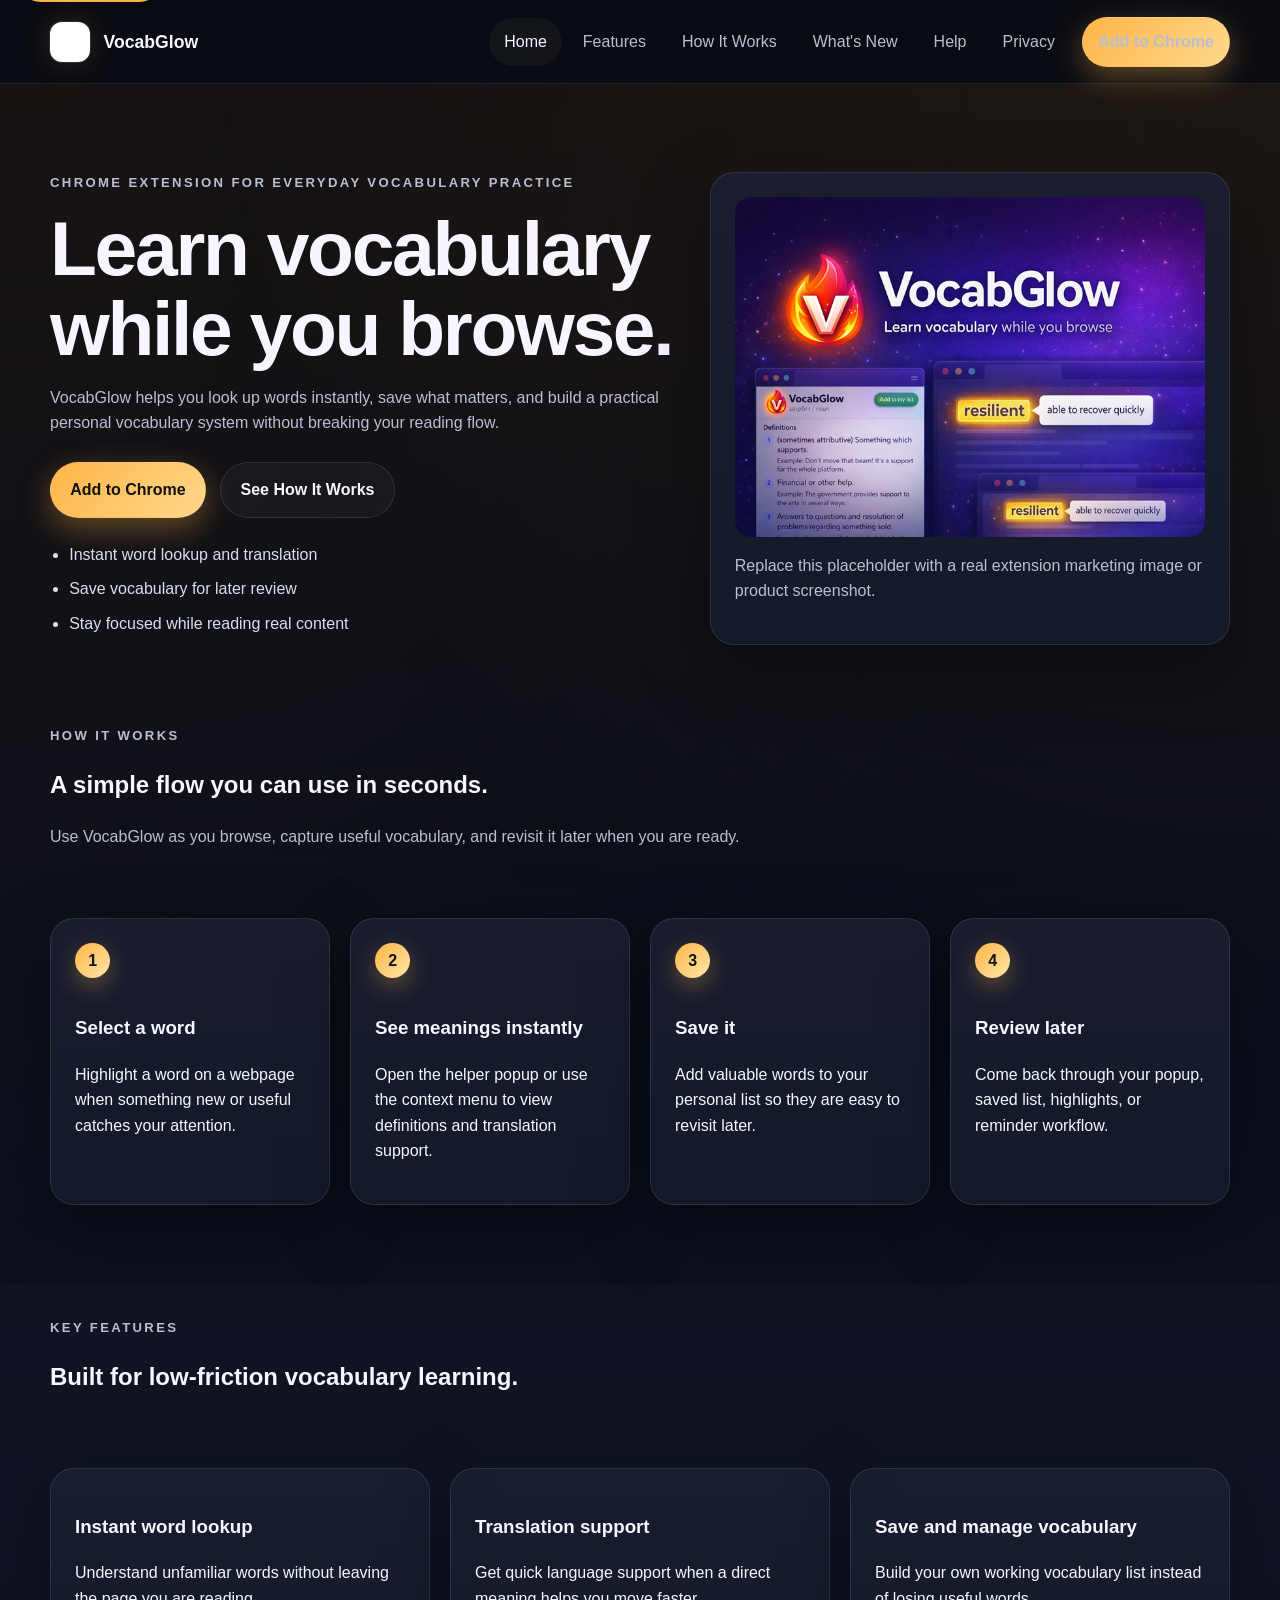
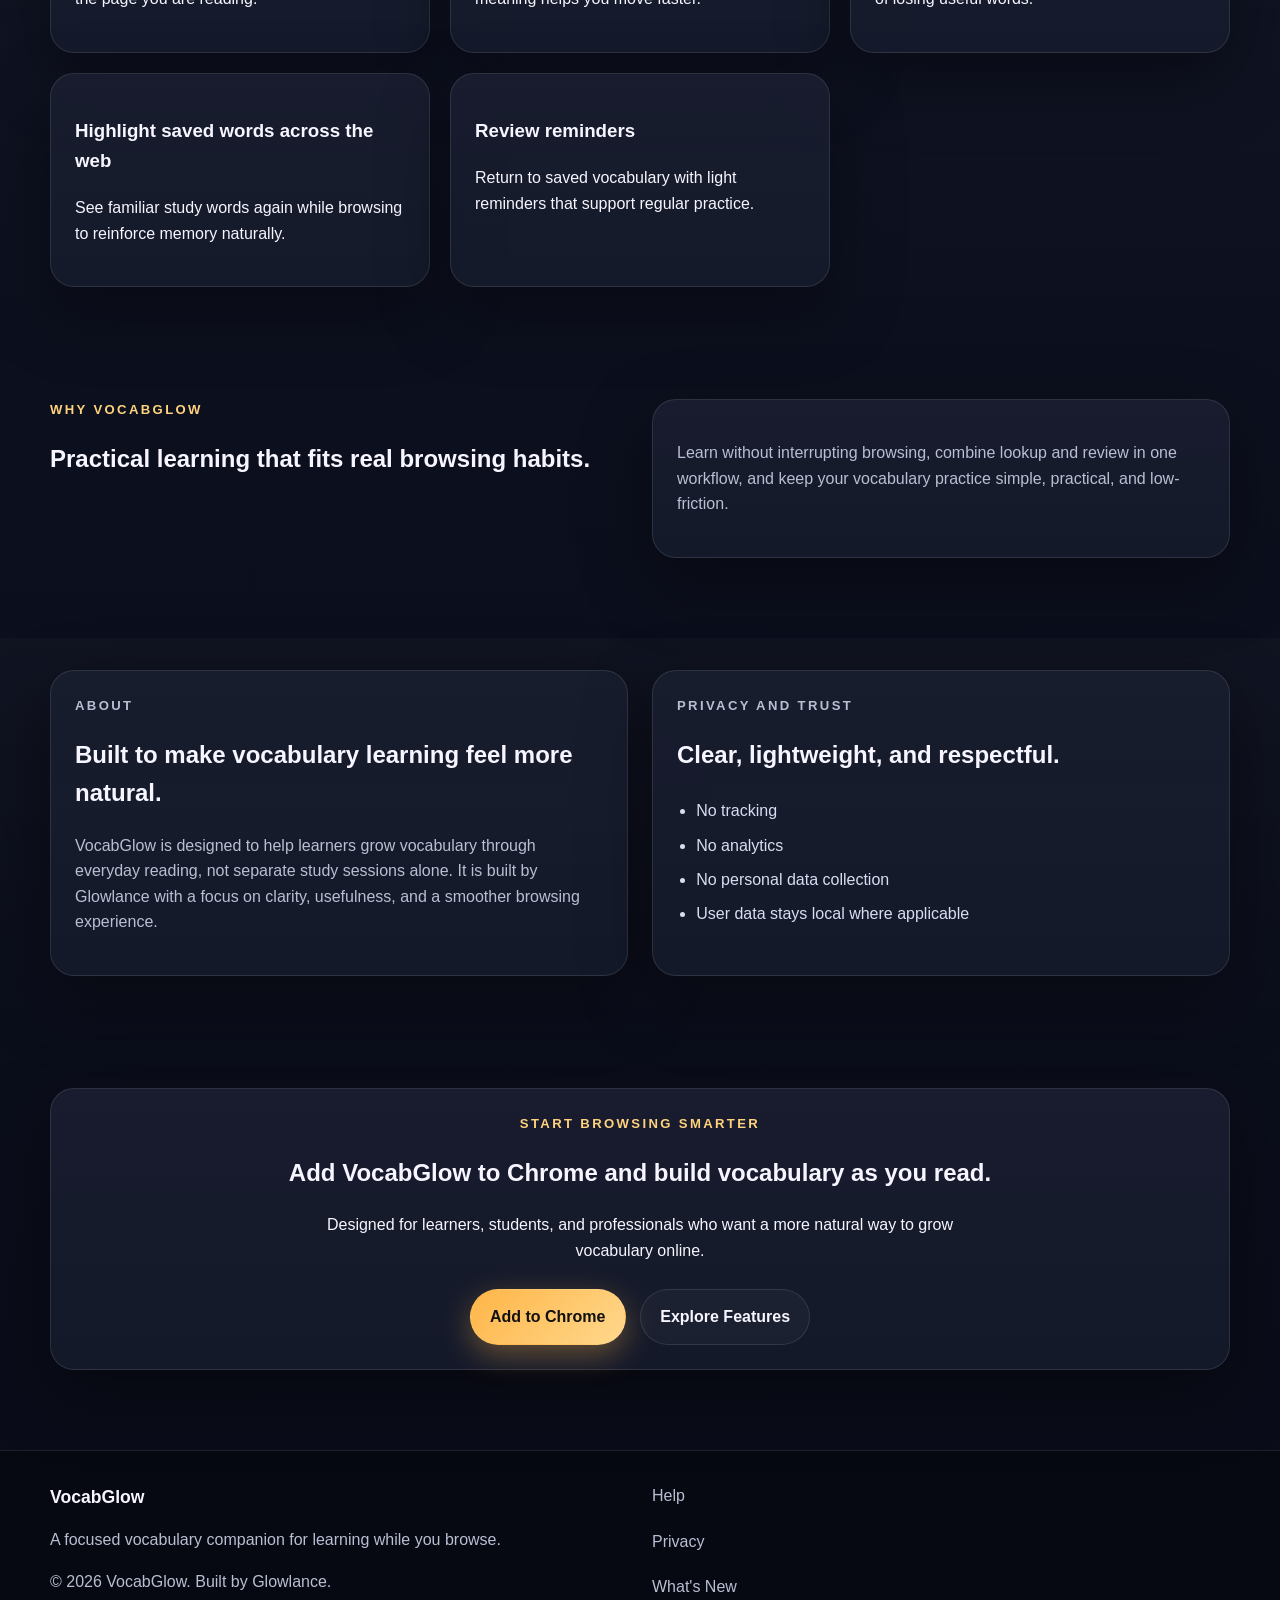
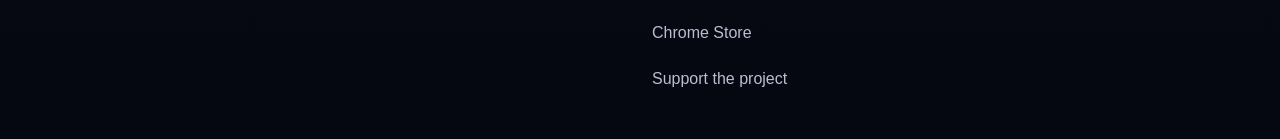
==== index.html @ 74257c8c "edit some files" ====
<!DOCTYPE html>
<html lang="en">
<head>
  <meta charset="UTF-8">
  <meta name="viewport" content="width=device-width, initial-scale=1.0">
  <title>VocabGlow | Learn vocabulary while you browse</title>
  <meta name="description" content="VocabGlow is a Chrome extension that helps you learn vocabulary while you browse with instant lookup, translation, saved words, and review tools.">
  <link rel="icon" type="image/png" href="assets/images/icon-placeholder.png">
  <link rel="stylesheet" href="assets/css/styles.css">
</head>
<body data-page="home">
  <div data-include="partials/header.html"></div>

  <main id="main-content">
    <!--
      Section Name: Homepage Hero
      Purpose: Introduces VocabGlow, explains the core value quickly, and drives visitors toward the main CTA.
      Content Belongs Here: Main headline, supporting paragraph, hero buttons, key benefit bullets, and the main product visual.
      Update When: The positioning message changes, the store CTA changes, or a better hero image/screenshot becomes available.
    -->
    <section class="hero">
      <div class="container hero-grid">
        <div class="hero-copy">
          <p class="eyebrow">Chrome Extension for Everyday Vocabulary Practice</p>
          <h1>Learn vocabulary while you browse.</h1>
          <p class="lead">VocabGlow helps you look up words instantly, save what matters, and build a practical personal vocabulary system without breaking your reading flow.</p>
          <!-- CTA Section Start: Homepage hero buttons. Update when the primary action or supporting link should change. -->
          <div class="button-row">
            <a class="button button-primary" href="https://chromewebstore.google.com/detail/vocabglow-%E2%80%93-learn-words-a/imljijnchlopikoipiolikeoeolhlbgb" target="_blank" rel="noopener noreferrer">Add to Chrome</a>
            <a class="button button-secondary" href="how-it-works.html">See How It Works</a>
          </div>
          <!-- CTA Section End -->
          <ul class="hero-points" aria-label="Key benefits">
            <li>Instant word lookup and translation</li>
            <li>Save vocabulary for later review</li>
            <li>Stay focused while reading real content</li>
          </ul>
        </div>
        <div class="hero-media panel">
          <!-- Screenshot Block Start: Homepage hero preview. Replace this image and caption when a polished product visual is ready. -->
          <img src="assets/images/hero-placeholder.png" alt="Placeholder for VocabGlow hero product preview" width="720" height="520">
          <p class="image-caption">Replace this placeholder with a real extension marketing image or product screenshot.</p>
          <!-- Screenshot Block End -->
        </div>
      </div>
    </section>

    <!--
      Section Name: How It Works Summary
      Purpose: Gives visitors a quick overview of the user journey before they click deeper into the full explanation page.
      Content Belongs Here: Short process intro and the four-step summary cards.
      Update When: The extension workflow changes or the step descriptions need to be simplified.
    -->
    <section class="section">
      <div class="container section-shell">
        <div class="section-heading">
          <p class="eyebrow">How It Works</p>
          <h2>A simple flow you can use in seconds.</h2>
          <p>Use VocabGlow as you browse, capture useful vocabulary, and revisit it later when you are ready.</p>
        </div>
        <div class="steps-grid">
          <article class="step-card card"><span class="step-number">1</span><h3>Select a word</h3><p>Highlight a word on a webpage when something new or useful catches your attention.</p></article>
          <article class="step-card card"><span class="step-number">2</span><h3>See meanings instantly</h3><p>Open the helper popup or use the context menu to view definitions and translation support.</p></article>
          <article class="step-card card"><span class="step-number">3</span><h3>Save it</h3><p>Add valuable words to your personal list so they are easy to revisit later.</p></article>
          <article class="step-card card"><span class="step-number">4</span><h3>Review later</h3><p>Come back through your popup, saved list, highlights, or reminder workflow.</p></article>
        </div>
      </div>
    </section>

    <!--
      Section Name: Feature Highlights
      Purpose: Surfaces the most important product capabilities in a quick scan-friendly grid.
      Content Belongs Here: Short feature cards describing the core benefits visitors should notice first.
      Update When: A major feature is added, removed, renamed, or reprioritised for marketing.
    -->
    <section class="section section-alt">
      <div class="container section-shell">
        <div class="section-heading">
          <p class="eyebrow">Key Features</p>
          <h2>Built for low-friction vocabulary learning.</h2>
        </div>
        <!-- Feature Cards Start: Duplicate one card, update the heading and copy, and keep the most important features first. -->
        <div class="feature-grid">
          <article class="feature-card card"><h3>Instant word lookup</h3><p>Understand unfamiliar words without leaving the page you are reading.</p></article>
          <article class="feature-card card"><h3>Translation support</h3><p>Get quick language support when a direct meaning helps you move faster.</p></article>
          <article class="feature-card card"><h3>Save and manage vocabulary</h3><p>Build your own working vocabulary list instead of losing useful words.</p></article>
          <article class="feature-card card"><h3>Highlight saved words across the web</h3><p>See familiar study words again while browsing to reinforce memory naturally.</p></article>
          <article class="feature-card card"><h3>Review reminders</h3><p>Return to saved vocabulary with light reminders that support regular practice.</p></article>
        </div>
        <!-- Feature Cards End -->
      </div>
    </section>

    <!--
      Section Name: Value Proposition
      Purpose: Reinforces why the extension matters in practical day-to-day use.
      Content Belongs Here: Short explanation of the learning benefit and the product's overall promise.
      Update When: The brand message changes or you want to refine the main value statement.
    -->
    <section class="section">
      <div class="container value-grid">
        <div>
          <p class="eyebrow">Why VocabGlow</p>
          <h2>Practical learning that fits real browsing habits.</h2>
        </div>
        <div class="panel text-panel">
          <p>Learn without interrupting browsing, combine lookup and review in one workflow, and keep your vocabulary practice simple, practical, and low-friction.</p>
        </div>
      </div>
    </section>

    <!--
      Section Name: Brand and Trust
      Purpose: Explains the product intent and reassures visitors about privacy and lightweight usage.
      Content Belongs Here: About copy, trust language, and the privacy-focused checklist.
      Update When: The company story changes, privacy positioning changes, or trust statements need to be updated.
    -->
    <section class="section section-alt">
      <div class="container two-column">
        <article class="panel text-panel">
          <p class="eyebrow">About</p>
          <h2>Built to make vocabulary learning feel more natural.</h2>
          <p>VocabGlow is designed to help learners grow vocabulary through everyday reading, not separate study sessions alone. It is built by Glowlance with a focus on clarity, usefulness, and a smoother browsing experience.</p>
        </article>
        <article class="panel text-panel trust-panel">
          <p class="eyebrow">Privacy and Trust</p>
          <h2>Clear, lightweight, and respectful.</h2>
          <ul class="check-list">
            <li>No tracking</li>
            <li>No analytics</li>
            <li>No personal data collection</li>
            <li>User data stays local where applicable</li>
          </ul>
        </article>
      </div>
    </section>

    <!--
      Section Name: Final Call To Action
      Purpose: Gives visitors one clear next step after they finish reading the homepage.
      Content Belongs Here: Closing headline, short supporting copy, and the final CTA button pair.
      Update When: The main conversion goal changes, the CTA destinations change, or launch messaging is refreshed.
    -->
    <section class="section final-cta">
      <div class="container">
        <!-- CTA Section Start: Homepage closing CTA. Update the message and links when the primary conversion flow changes. -->
        <div class="cta-panel card">
          <p class="eyebrow">Start Browsing Smarter</p>
          <h2>Add VocabGlow to Chrome and build vocabulary as you read.</h2>
          <p>Designed for learners, students, and professionals who want a more natural way to grow vocabulary online.</p>
          <div class="button-row">
            <a class="button button-primary" href="https://chromewebstore.google.com/detail/vocabglow-%E2%80%93-learn-words-a/imljijnchlopikoipiolikeoeolhlbgb" target="_blank" rel="noopener noreferrer">Add to Chrome</a>
            <a class="button button-secondary" href="features.html">Explore Features</a>
          </div>
        </div>
        <!-- CTA Section End -->
      </div>
    </section>
  </main>

  <div data-include="partials/footer.html"></div>
  <script src="assets/js/main.js"></script>
</body>
</html>
---- assets/css/styles.css ----
:root {
  /* Color system: update these values first when adjusting the overall look and feel. */
  --color-background: #090b17;
  --color-background-top: #05060d;
  --color-background-mid: #0d1120;
  --color-background-elevated: #12172a;
  --color-panel: rgba(18, 23, 42, 0.88);
  --color-text: #f7f5ff;
  --color-text-muted: #b9bfd3;
  --color-text-muted-strong: #d8def1;
  --color-line: rgba(255, 255, 255, 0.1);
  --color-line-strong: rgba(255, 196, 84, 0.26);
  --color-accent: #ffb547;
  --color-accent-strong: #ffd27d;
  --color-accent-glow: rgba(255, 181, 71, 0.35);
  --color-accent-dark: #10131d;

  /* Typography: change font families and main type sizing here for the whole site. */
  --font-body: Arial, Helvetica, sans-serif;
  --font-size-base: 16px;
  --font-size-eyebrow: 0.82rem;
  --font-size-brand: 1.1rem;
  --font-size-footer-title: 1.1rem;
  --font-line-height-body: 1.6;
  --font-letter-spacing-tight: -0.03em;
  --font-letter-spacing-wide: 0.18em;

  /* Spacing scale: reuse these values instead of adding one-off spacing numbers later. */
  --space-2xs: 0.35rem;
  --space-xs: 0.55rem;
  --space-sm: 0.85rem;
  --space-md: 1rem;
  --space-lg: 1.25rem;
  --space-xl: 1.5rem;
  --space-2xl: 1.75rem;
  --space-3xl: 2rem;
  --space-4xl: 3rem;
  --space-5xl: 5rem;
  --space-6xl: 5.5rem;

  /* Sizing and layout: update these when changing page width or shared component proportions. */
  --container-width: 1180px;
  --narrow-width: 760px;
  --nav-height: 5.2rem;
  --button-height: 3rem;
  --badge-height: 2rem;
  --step-size: 2.2rem;

  /* Border radius: keep curves consistent by reusing these variables across components. */
  --radius-pill: 999px;
  --radius-card: 24px;
  --radius-inner: 16px;
  --radius-brand: 12px;
  --radius-toggle: 14px;

  /* Shadows: centralize glow and panel depth here instead of per-component custom values. */
  --shadow-panel: 0 24px 70px rgba(0, 0, 0, 0.38);
  --shadow-button: 0 10px 30px var(--color-accent-glow);
  --shadow-step: 0 8px 24px rgba(255, 181, 71, 0.35);
  --shadow-brand: 0 0 0 1px var(--color-line), 0 0 30px rgba(255, 181, 71, 0.18);
}

*,
*::before,
*::after {
  box-sizing: border-box;
}

html {
  scroll-behavior: smooth;
}

body {
  margin: 0;
  min-width: 320px;
  font-family: var(--font-body);
  font-size: var(--font-size-base);
  line-height: var(--font-line-height-body);
  color: var(--color-text);
  background:
    radial-gradient(circle at top right, rgba(255, 181, 71, 0.1), transparent 30%),
    radial-gradient(circle at top left, rgba(255, 181, 71, 0.08), transparent 35%),
    linear-gradient(180deg, var(--color-background-top) 0%, var(--color-background-mid) 46%, var(--color-background) 100%);
}

img {
  display: block;
  max-width: 100%;
  height: auto;
}

a {
  color: inherit;
  text-decoration: none;
}

button {
  font: inherit;
}

:focus-visible {
  outline: 3px solid var(--color-accent);
  outline-offset: 3px;
}

.sr-only {
  position: absolute;
  width: 1px;
  height: 1px;
  padding: 0;
  margin: -1px;
  overflow: hidden;
  clip: rect(0, 0, 0, 0);
  white-space: nowrap;
  border: 0;
}

.skip-link {
  position: absolute;
  left: var(--space-md);
  top: -3rem;
  z-index: 100;
  padding: 0.75rem var(--space-md);
  border-radius: var(--radius-pill);
  background: var(--color-accent);
  color: var(--color-accent-dark);
  font-weight: 700;
}

.skip-link:focus {
  top: var(--space-md);
}

.container {
  width: min(var(--container-width), calc(100% - 2rem));
  margin: 0 auto;
}

.narrow-copy {
  max-width: var(--narrow-width);
}

.site-header {
  position: sticky;
  top: 0;
  z-index: 30;
  backdrop-filter: blur(18px);
  background: rgba(7, 10, 19, 0.82);
  border-bottom: 1px solid var(--color-line);
}

.header-shell {
  display: flex;
  align-items: center;
  gap: var(--space-md);
  min-height: var(--nav-height);
}

.brand {
  display: inline-flex;
  align-items: center;
  gap: var(--space-sm);
  font-size: var(--font-size-brand);
  font-weight: 700;
}

.brand img {
  width: 40px;
  height: 40px;
  border-radius: var(--radius-brand);
  box-shadow: var(--shadow-brand);
}

.site-nav {
  display: flex;
  align-items: center;
  gap: var(--space-2xs);
  margin-left: auto;
}

.site-nav a {
  padding: 0.7rem 0.95rem;
  border-radius: var(--radius-pill);
  color: var(--color-text-muted);
}

.site-nav a:hover,
.site-nav a[aria-current="page"] {
  color: var(--color-text);
  background: rgba(255, 255, 255, 0.04);
}

.button {
  display: inline-flex;
  align-items: center;
  justify-content: center;
  min-height: var(--button-height);
  padding: 0.9rem 1.2rem;
  border: 1px solid transparent;
  border-radius: var(--radius-pill);
  font-weight: 700;
  text-align: center;
  transition: transform 0.2s ease, box-shadow 0.2s ease, background-color 0.2s ease;
}

.button:hover {
  transform: translateY(-1px);
}

.button-primary {
  color: #111;
  background: linear-gradient(135deg, var(--color-accent) 0%, #ffd88d 100%);
  box-shadow: var(--shadow-button);
}

.button-secondary {
  color: var(--color-text);
  border-color: var(--color-line);
  background: rgba(255, 255, 255, 0.03);
}

.button-nav {
  margin-left: 0.4rem;
}

.nav-toggle {
  display: none;
  margin-left: auto;
  width: 3rem;
  height: 3rem;
  padding: 0;
  border: 1px solid var(--color-line);
  border-radius: var(--radius-toggle);
  color: var(--color-text);
  background: rgba(255, 255, 255, 0.03);
}

.nav-toggle-bar {
  display: block;
  width: 1.25rem;
  height: 2px;
  margin: 0.18rem auto;
  background: currentColor;
}

.hero,
.page-hero {
  padding: var(--space-6xl) 0 var(--space-4xl);
}

.section {
  padding: var(--space-3xl) 0 var(--space-5xl);
}

.section-alt {
  background: linear-gradient(180deg, rgba(255, 255, 255, 0.02), rgba(255, 255, 255, 0));
}

.hero-grid,
.two-column,
.value-grid,
.help-grid,
.footer-grid {
  display: grid;
  gap: var(--space-xl);
}

.hero-grid {
  grid-template-columns: minmax(0, 1.1fr) minmax(320px, 0.9fr);
  align-items: center;
}

.hero-copy h1,
.page-hero h1 {
  margin: 0 0 var(--space-md);
  font-size: clamp(2.5rem, 6vw, 4.8rem);
  line-height: 1.05;
  letter-spacing: var(--font-letter-spacing-tight);
}

.eyebrow {
  margin: 0 0 0.9rem;
  color: var(--color-accent-strong);
  font-size: var(--font-size-eyebrow);
  font-weight: 700;
  letter-spacing: var(--font-letter-spacing-wide);
  text-transform: uppercase;
}

.lead,
.section-heading p,
.hero-copy p,
.text-panel p,
.feature-copy p,
.support-card p,
.release-highlight,
.release-list,
.footer-copy,
.flow-text p,
.image-caption,
.screenshot-frame figcaption {
  color: var(--color-text-muted);
}

.button-row {
  display: flex;
  flex-wrap: wrap;
  gap: 0.9rem;
  margin-top: 1.6rem;
}

.hero-points,
.check-list,
.release-list {
  margin: var(--space-xl) 0 0;
  padding-left: 1.2rem;
}

.hero-points li,
.check-list li,
.release-list li {
  margin-bottom: var(--space-xs);
  color: var(--color-text-muted-strong);
}

.card,
.panel,
.feature-card,
.step-card,
.support-card,
.release-card,
.cta-panel,
.screenshot-block,
.faq-item {
  border: 1px solid var(--color-line);
  background: linear-gradient(180deg, rgba(255, 255, 255, 0.03), rgba(255, 255, 255, 0.015)), var(--color-panel);
  box-shadow: var(--shadow-panel);
}

.card,
.panel,
.feature-card,
.step-card,
.support-card,
.release-card,
.cta-panel,
.screenshot-block {
  border-radius: var(--radius-card);
}

.card,
.panel,
.step-card,
.feature-card,
.support-card,
.release-card,
.cta-panel,
.screenshot-block {
  padding: var(--space-xl);
}

.section-shell {
  display: grid;
  gap: var(--space-xl);
}

.hero-media {
  overflow: hidden;
}

.hero-media img,
.screenshot-frame img,
.screenshot-block img {
  border-radius: calc(var(--radius-card) - 8px);
  background: linear-gradient(135deg, rgba(255, 181, 71, 0.08), rgba(255, 181, 71, 0.14));
}

.section-heading {
  max-width: var(--narrow-width);
  margin-bottom: var(--space-2xl);
}

.steps-grid,
.feature-grid,
.troubleshooting-grid,
.feature-sections,
.flow-stack,
.release-stack,
.policy-stack,
.support-list,
.faq-list,
.footer-links {
  display: grid;
  gap: var(--space-lg);
}

.steps-grid {
  grid-template-columns: repeat(4, minmax(0, 1fr));
}

.feature-grid {
  grid-template-columns: repeat(3, minmax(0, 1fr));
}

.help-grid {
  grid-template-columns: repeat(2, minmax(0, 1fr));
}

.troubleshooting-grid {
  grid-template-columns: repeat(4, minmax(0, 1fr));
}

.step-number {
  display: inline-flex;
  align-items: center;
  justify-content: center;
  width: var(--step-size);
  height: var(--step-size);
  margin-bottom: var(--space-md);
  border-radius: 50%;
  color: var(--color-accent-dark);
  background: linear-gradient(135deg, var(--color-accent), #ffe6a9);
  font-weight: 700;
  box-shadow: var(--shadow-step);
}

.value-grid,
.two-column,
.footer-grid {
  grid-template-columns: repeat(2, minmax(0, 1fr));
}

.feature-detail,
.flow-card {
  display: grid;
  grid-template-columns: minmax(0, 0.9fr) minmax(300px, 1fr);
  gap: var(--space-xl);
  align-items: center;
}

.screenshot-frame {
  margin: 0;
}

.screenshot-block {
  margin: 0;
}

.feature-detail:nth-child(even) .feature-copy,
.flow-card:nth-child(even) .flow-text {
  order: 2;
}

.feature-detail:nth-child(even) .screenshot-frame,
.flow-card:nth-child(even) .screenshot-frame {
  order: 1;
}

.release-header {
  display: flex;
  align-items: start;
  justify-content: space-between;
  gap: var(--space-md);
  margin-bottom: var(--space-md);
}

.release-version,
.release-date {
  margin: 0;
}

.release-version {
  font-size: 1.3rem;
  font-weight: 700;
}

.release-badge {
  display: inline-flex;
  align-items: center;
  min-height: var(--badge-height);
  padding: 0.35rem 0.8rem;
  border: 1px solid var(--color-line-strong);
  border-radius: var(--radius-pill);
  color: var(--color-accent-strong);
  background: rgba(255, 181, 71, 0.08);
  font-weight: 700;
}

.faq-item {
  border-radius: var(--radius-inner);
  overflow: hidden;
  background: rgba(255, 255, 255, 0.025);
}

.faq-item summary {
  cursor: pointer;
  list-style: none;
  padding: var(--space-md) 1.15rem;
  font-weight: 700;
}

.faq-item summary::-webkit-details-marker {
  display: none;
}

.faq-item p {
  margin: 0;
  padding: 0 1.15rem var(--space-md);
  color: var(--color-text-muted);
}

.inline-link {
  color: var(--color-accent-strong);
  text-decoration: underline;
  text-underline-offset: 0.18em;
}

.cta-panel {
  text-align: center;
}

.cta-panel p {
  max-width: 700px;
  margin-left: auto;
  margin-right: auto;
}

.cta-panel .button-row {
  justify-content: center;
}

.site-footer {
  padding: var(--space-3xl) 0 var(--space-4xl);
  border-top: 1px solid var(--color-line);
  background: rgba(4, 6, 13, 0.55);
}

.footer-title {
  margin: 0 0 0.6rem;
  font-size: var(--font-size-footer-title);
}

.footer-links a {
  color: var(--color-text-muted);
}

.footer-links a:hover {
  color: var(--color-text);
}

@media (max-width: 980px) {
  .hero-grid,
  .feature-detail,
  .flow-card,
  .value-grid,
  .two-column,
  .footer-grid,
  .help-grid {
    grid-template-columns: 1fr;
  }

  .steps-grid,
  .feature-grid,
  .troubleshooting-grid {
    grid-template-columns: repeat(2, minmax(0, 1fr));
  }

  .feature-detail:nth-child(even) .feature-copy,
  .feature-detail:nth-child(even) .screenshot-frame,
  .flow-card:nth-child(even) .flow-text,
  .flow-card:nth-child(even) .screenshot-frame {
    order: initial;
  }
}

@media (max-width: 760px) {
  .header-shell {
    flex-wrap: wrap;
    padding: var(--space-sm) 0;
  }

  .nav-toggle {
    display: inline-block;
  }

  .site-nav {
    display: none;
    width: 100%;
    flex-direction: column;
    align-items: stretch;
    margin-left: 0;
    padding: 0.5rem 0 0.3rem;
  }

  .site-nav.is-open {
    display: flex;
  }

  .site-nav a,
  .button-nav {
    width: 100%;
    margin-left: 0;
  }

  .steps-grid,
  .feature-grid,
  .troubleshooting-grid {
    grid-template-columns: 1fr;
  }
}
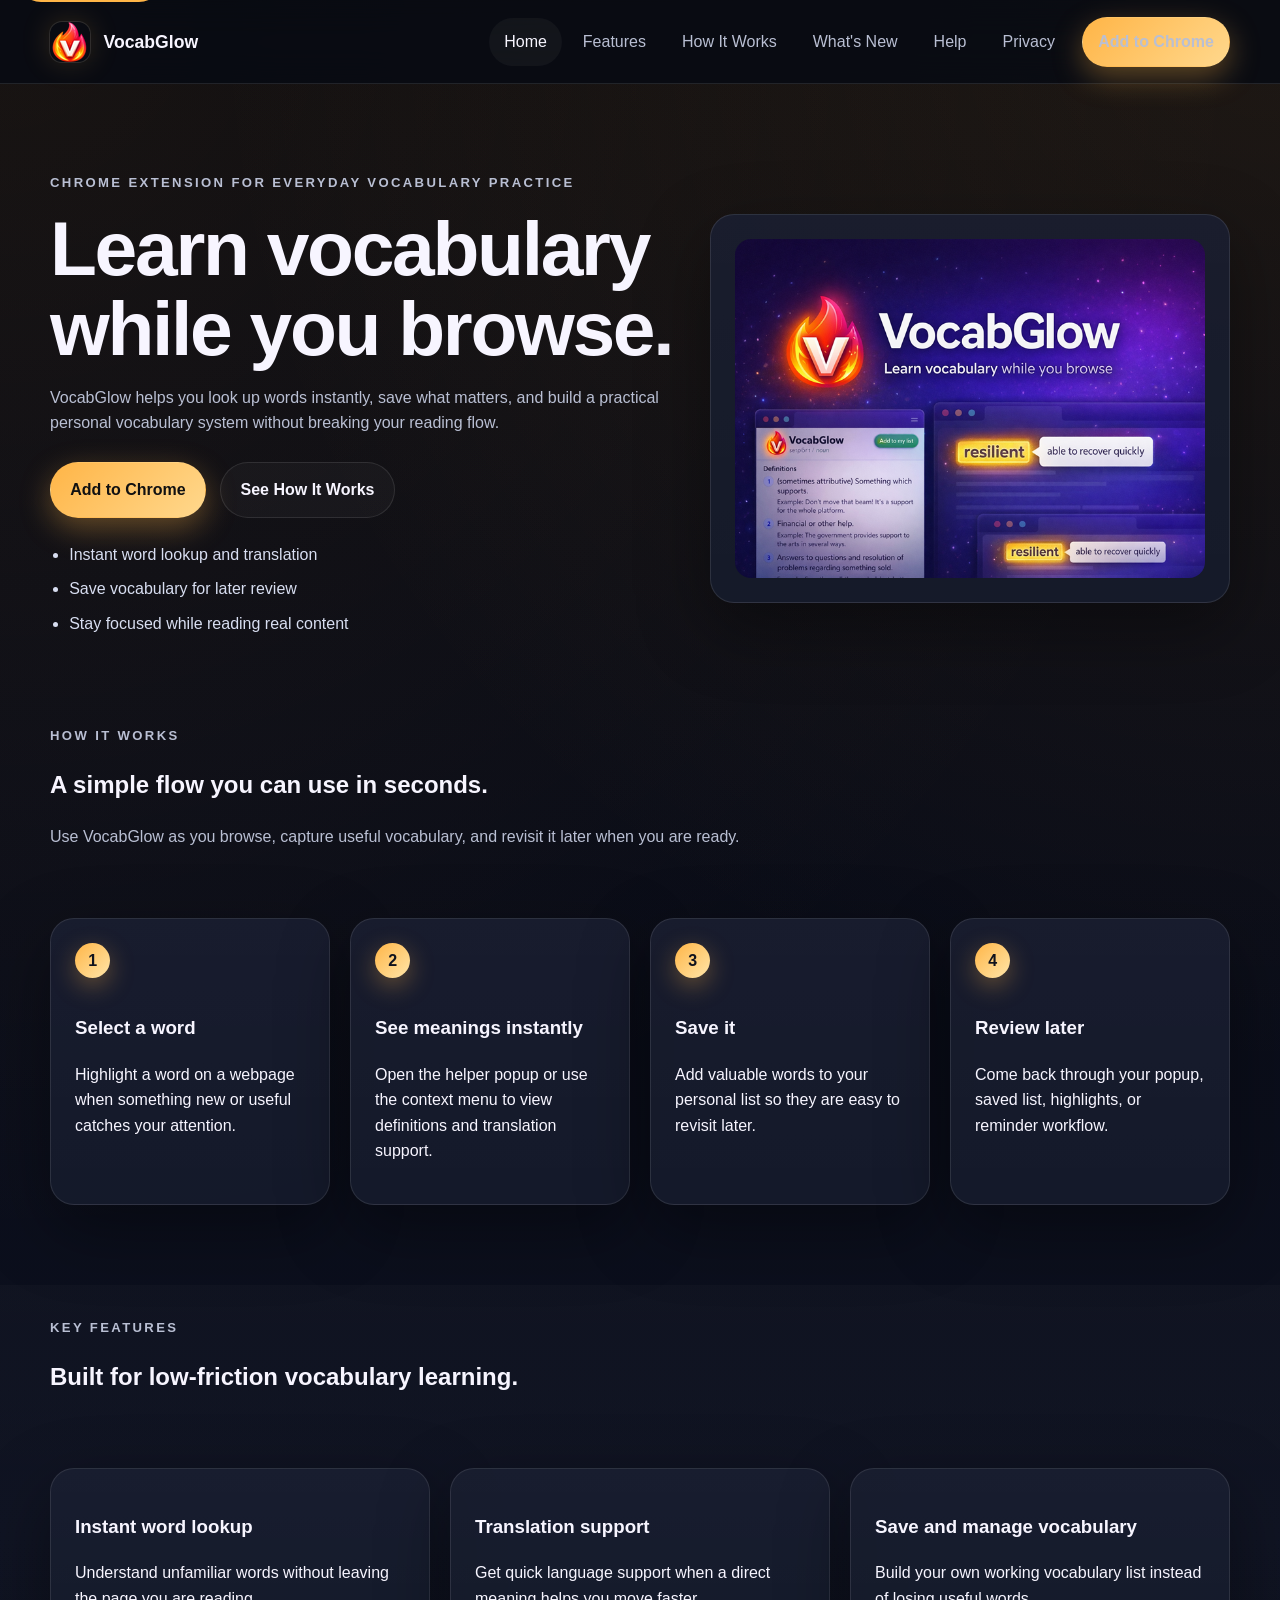
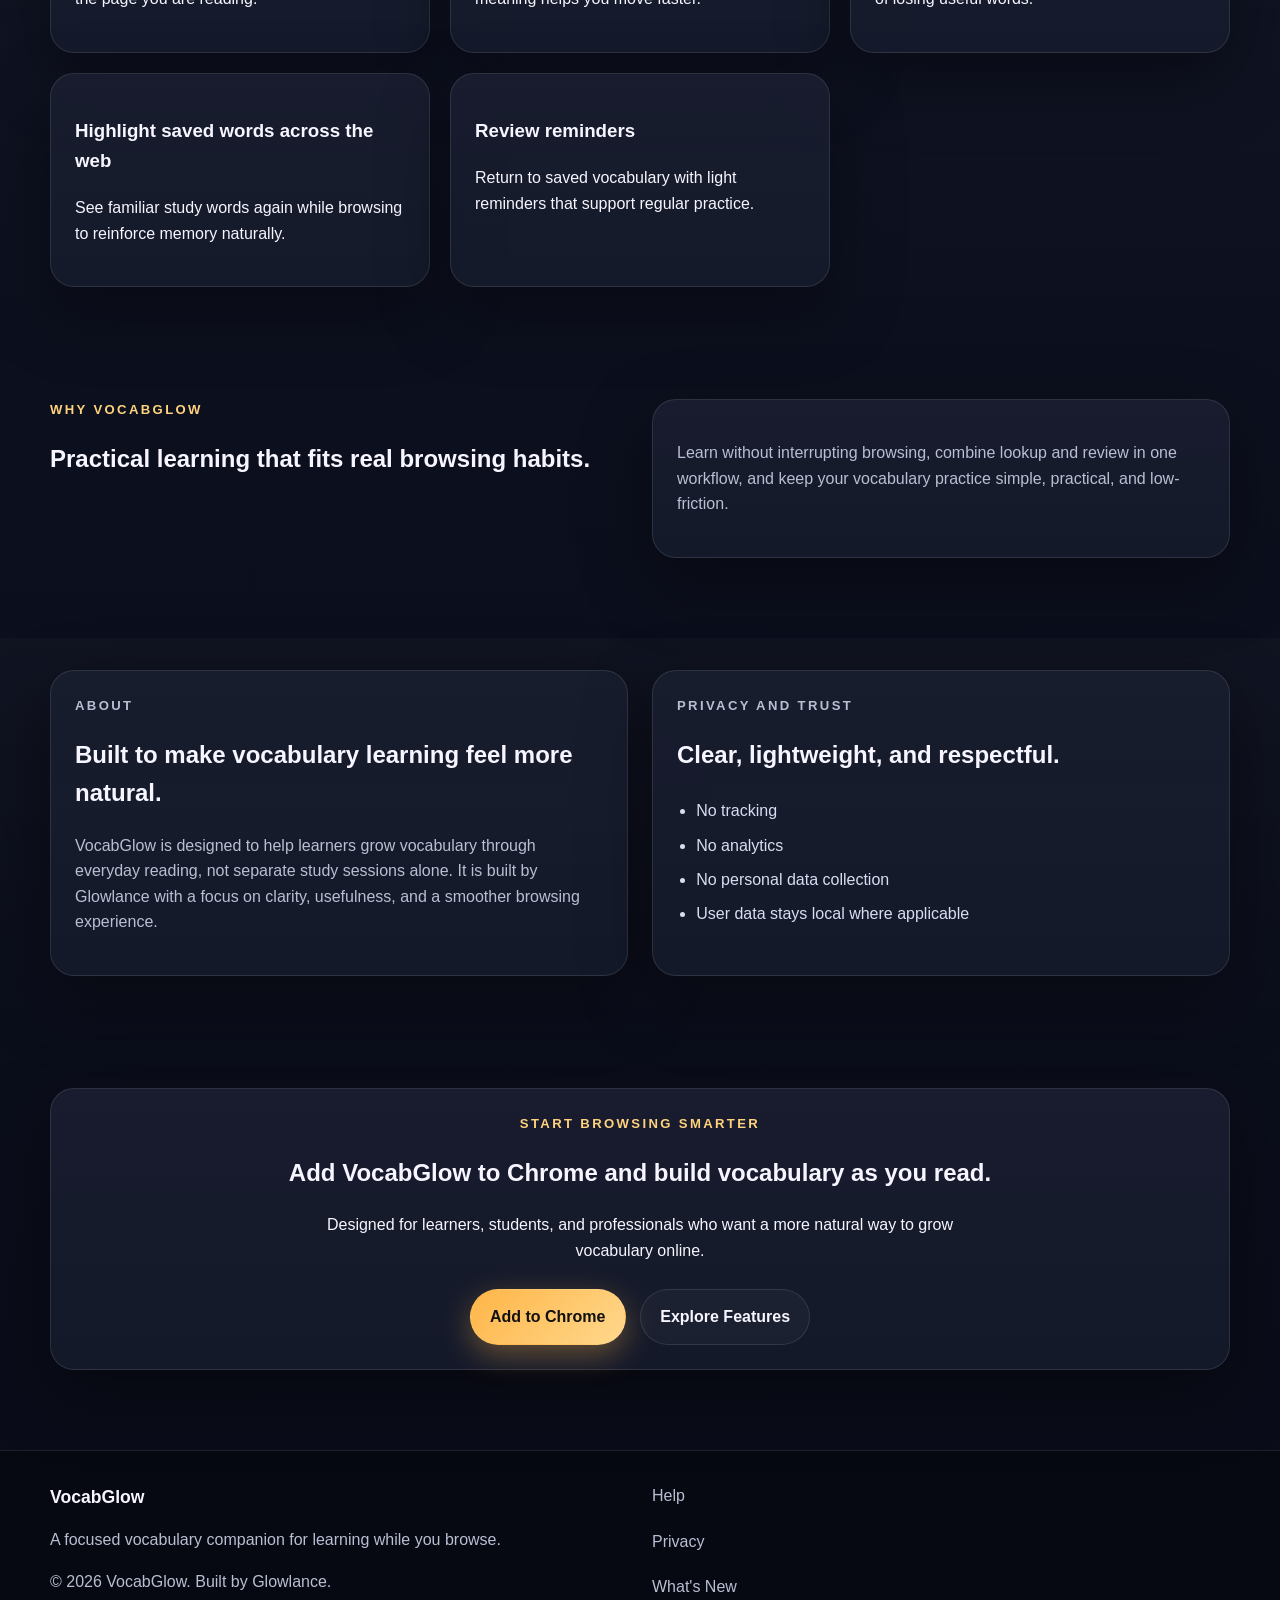
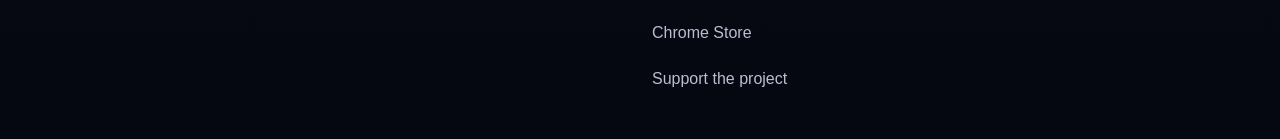
==== commit fb898879: "update placeholder images and index.html content" ====
--- a/index.html
+++ b/index.html
@@ -39,7 +39,7 @@
         <div class="hero-media panel">
           <!-- Screenshot Block Start: Homepage hero preview. Replace this image and caption when a polished product visual is ready. -->
           <img src="assets/images/hero-placeholder.png" alt="Placeholder for VocabGlow hero product preview" width="720" height="520">
-          <p class="image-caption">Replace this placeholder with a real extension marketing image or product screenshot.</p>
+          <!-- p class="image-caption">Replace this placeholder with a real extension marketing image or product screenshot.</p -->
           <!-- Screenshot Block End -->
         </div>
       </div>
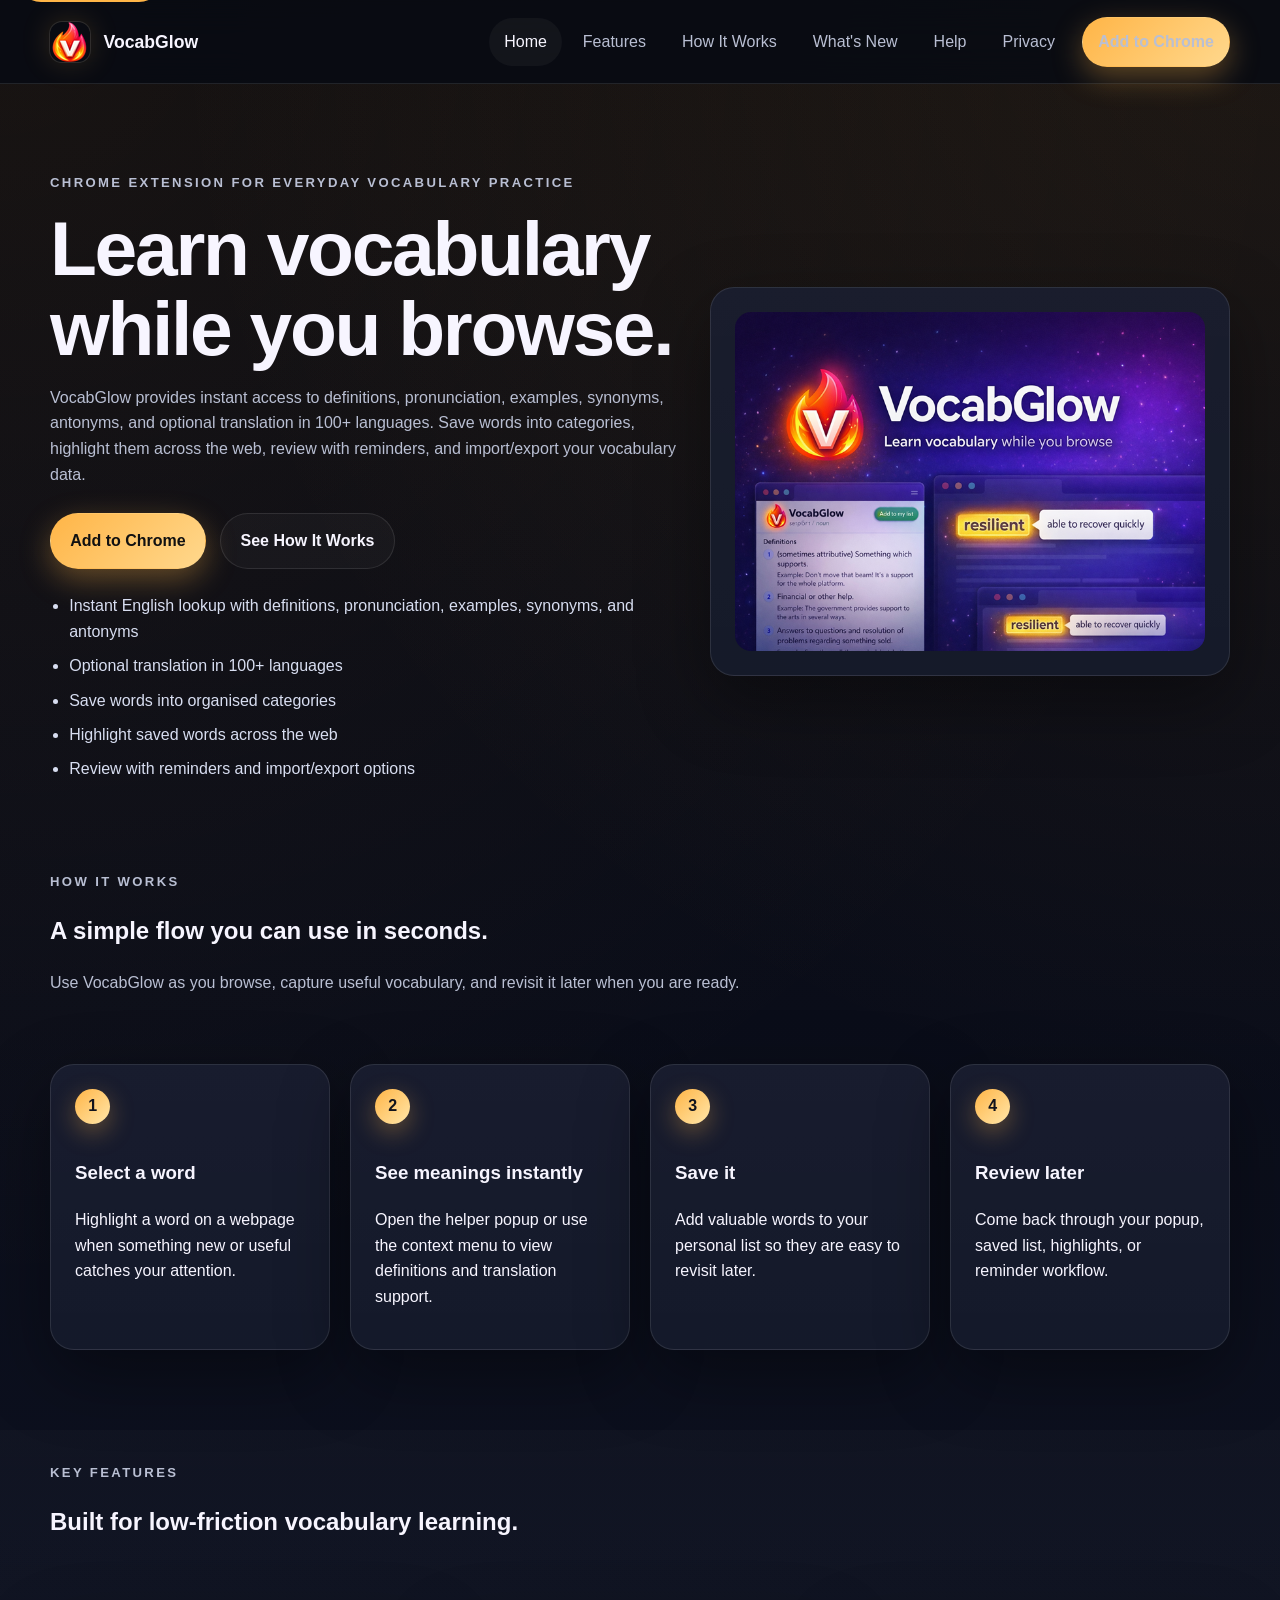
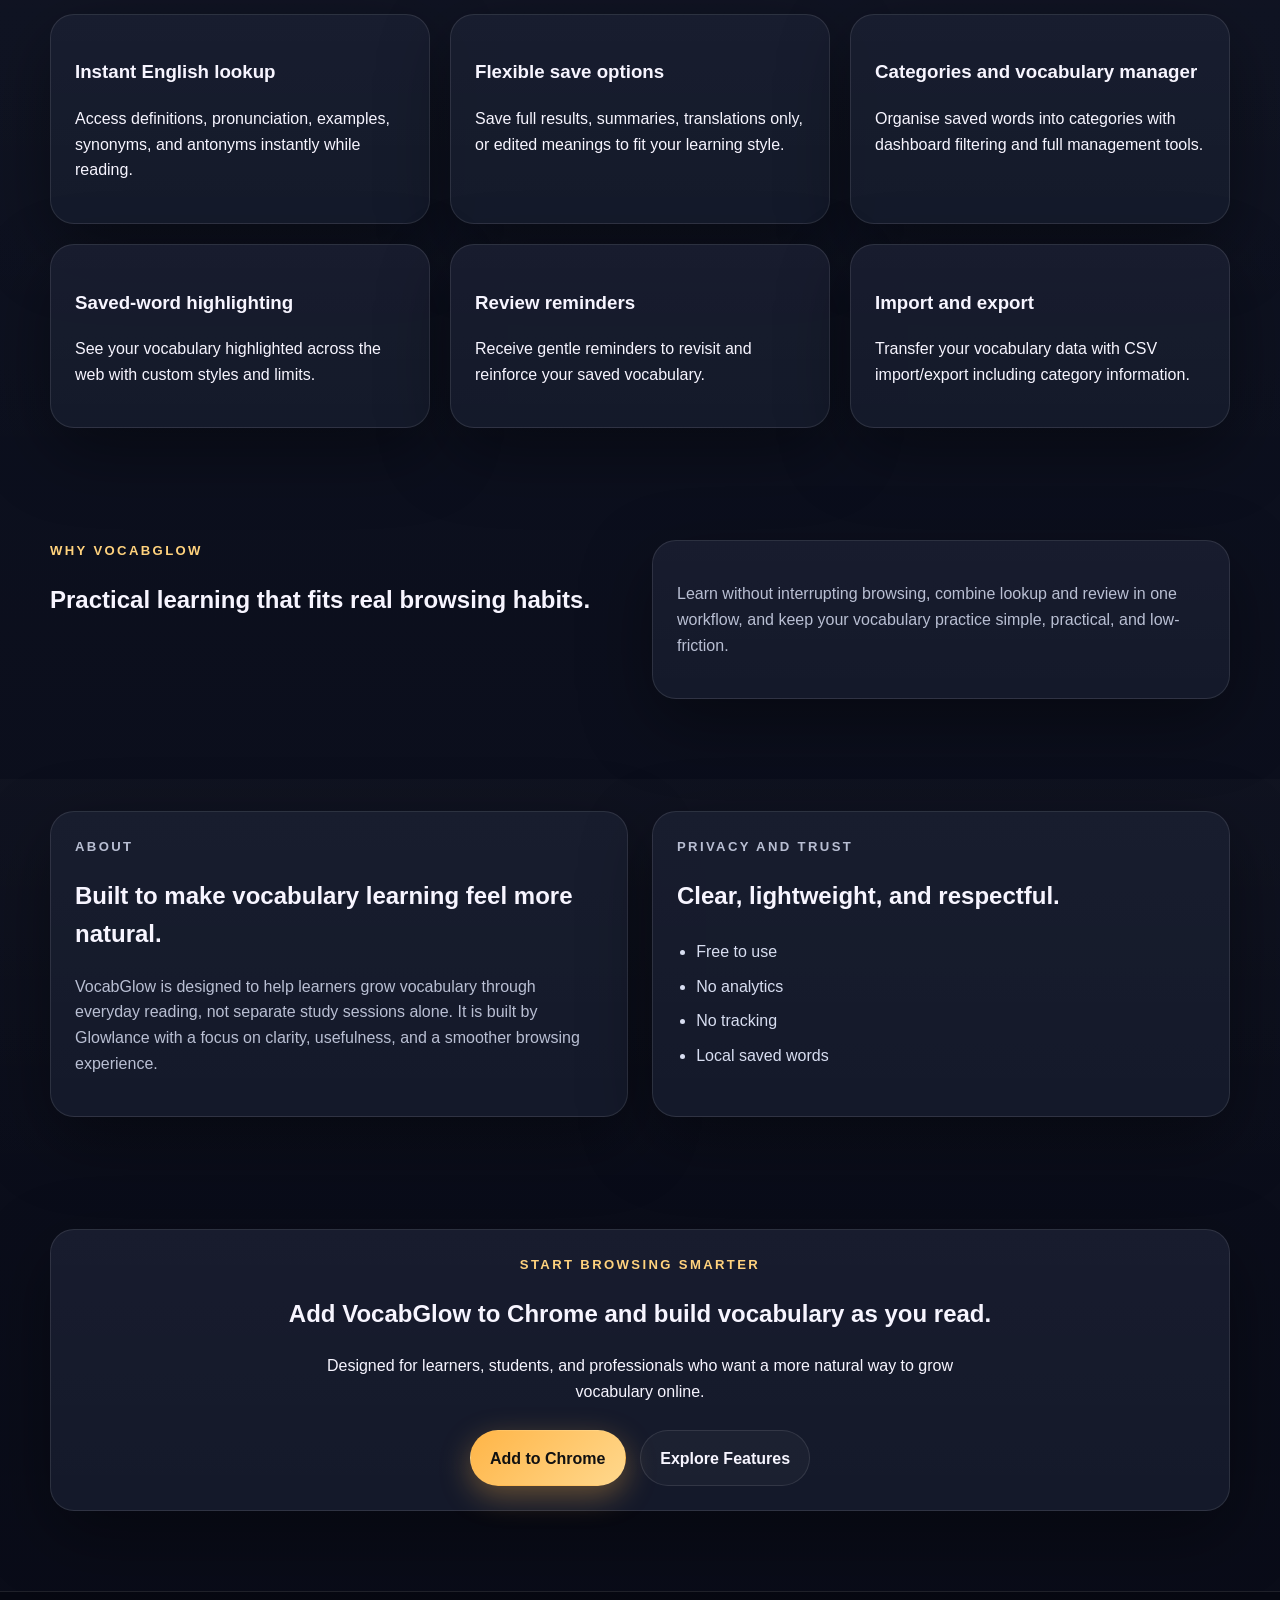
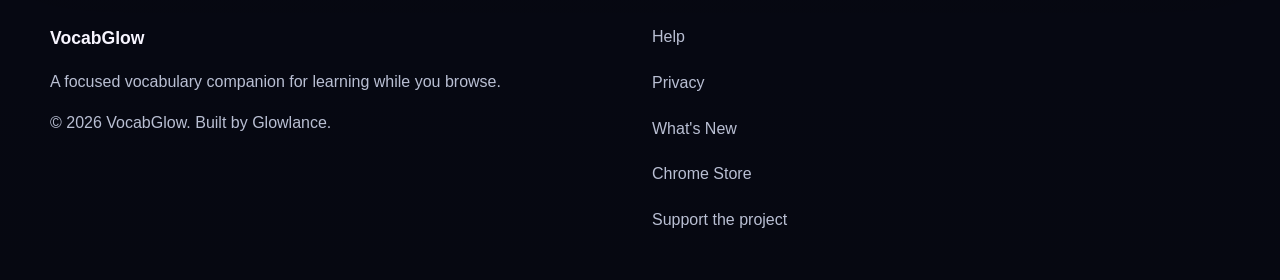
==== commit c7e697e9: "refactor: update feature descriptions, improve clarity, and enhance vocabulary management options in" ====
--- a/index.html
+++ b/index.html
@@ -23,7 +23,7 @@
         <div class="hero-copy">
           <p class="eyebrow">Chrome Extension for Everyday Vocabulary Practice</p>
           <h1>Learn vocabulary while you browse.</h1>
-          <p class="lead">VocabGlow helps you look up words instantly, save what matters, and build a practical personal vocabulary system without breaking your reading flow.</p>
+          <p class="lead">VocabGlow provides instant access to definitions, pronunciation, examples, synonyms, antonyms, and optional translation in 100+ languages. Save words into categories, highlight them across the web, review with reminders, and import/export your vocabulary data.</p>
           <!-- CTA Section Start: Homepage hero buttons. Update when the primary action or supporting link should change. -->
           <div class="button-row">
             <a class="button button-primary" href="https://chromewebstore.google.com/detail/vocabglow-%E2%80%93-learn-words-a/imljijnchlopikoipiolikeoeolhlbgb" target="_blank" rel="noopener noreferrer">Add to Chrome</a>
@@ -31,14 +31,16 @@
           </div>
           <!-- CTA Section End -->
           <ul class="hero-points" aria-label="Key benefits">
-            <li>Instant word lookup and translation</li>
-            <li>Save vocabulary for later review</li>
-            <li>Stay focused while reading real content</li>
+            <li>Instant English lookup with definitions, pronunciation, examples, synonyms, and antonyms</li>
+            <li>Optional translation in 100+ languages</li>
+            <li>Save words into organised categories</li>
+            <li>Highlight saved words across the web</li>
+            <li>Review with reminders and import/export options</li>
           </ul>
         </div>
         <div class="hero-media panel">
           <!-- Screenshot Block Start: Homepage hero preview. Replace this image and caption when a polished product visual is ready. -->
-          <img src="assets/images/hero-placeholder.png" alt="Placeholder for VocabGlow hero product preview" width="720" height="520">
+          <img src="assets/images/hero-placeholder.png" alt="VocabGlow extension interface showing instant word lookup and vocabulary management features" width="720" height="520">
           <!-- p class="image-caption">Replace this placeholder with a real extension marketing image or product screenshot.</p -->
           <!-- Screenshot Block End -->
         </div>
@@ -81,11 +83,12 @@
         </div>
         <!-- Feature Cards Start: Duplicate one card, update the heading and copy, and keep the most important features first. -->
         <div class="feature-grid">
-          <article class="feature-card card"><h3>Instant word lookup</h3><p>Understand unfamiliar words without leaving the page you are reading.</p></article>
-          <article class="feature-card card"><h3>Translation support</h3><p>Get quick language support when a direct meaning helps you move faster.</p></article>
-          <article class="feature-card card"><h3>Save and manage vocabulary</h3><p>Build your own working vocabulary list instead of losing useful words.</p></article>
-          <article class="feature-card card"><h3>Highlight saved words across the web</h3><p>See familiar study words again while browsing to reinforce memory naturally.</p></article>
-          <article class="feature-card card"><h3>Review reminders</h3><p>Return to saved vocabulary with light reminders that support regular practice.</p></article>
+          <article class="feature-card card"><h3>Instant English lookup</h3><p>Access definitions, pronunciation, examples, synonyms, and antonyms instantly while reading.</p></article>
+          <article class="feature-card card"><h3>Flexible save options</h3><p>Save full results, summaries, translations only, or edited meanings to fit your learning style.</p></article>
+          <article class="feature-card card"><h3>Categories and vocabulary manager</h3><p>Organise saved words into categories with dashboard filtering and full management tools.</p></article>
+          <article class="feature-card card"><h3>Saved-word highlighting</h3><p>See your vocabulary highlighted across the web with custom styles and limits.</p></article>
+          <article class="feature-card card"><h3>Review reminders</h3><p>Receive gentle reminders to revisit and reinforce your saved vocabulary.</p></article>
+          <article class="feature-card card"><h3>Import and export</h3><p>Transfer your vocabulary data with CSV import/export including category information.</p></article>
         </div>
         <!-- Feature Cards End -->
       </div>
@@ -126,10 +129,10 @@
           <p class="eyebrow">Privacy and Trust</p>
           <h2>Clear, lightweight, and respectful.</h2>
           <ul class="check-list">
+            <li>Free to use</li>
+            <li>No analytics</li>
             <li>No tracking</li>
-            <li>No analytics</li>
-            <li>No personal data collection</li>
-            <li>User data stays local where applicable</li>
+            <li>Local saved words</li>
           </ul>
         </article>
       </div>
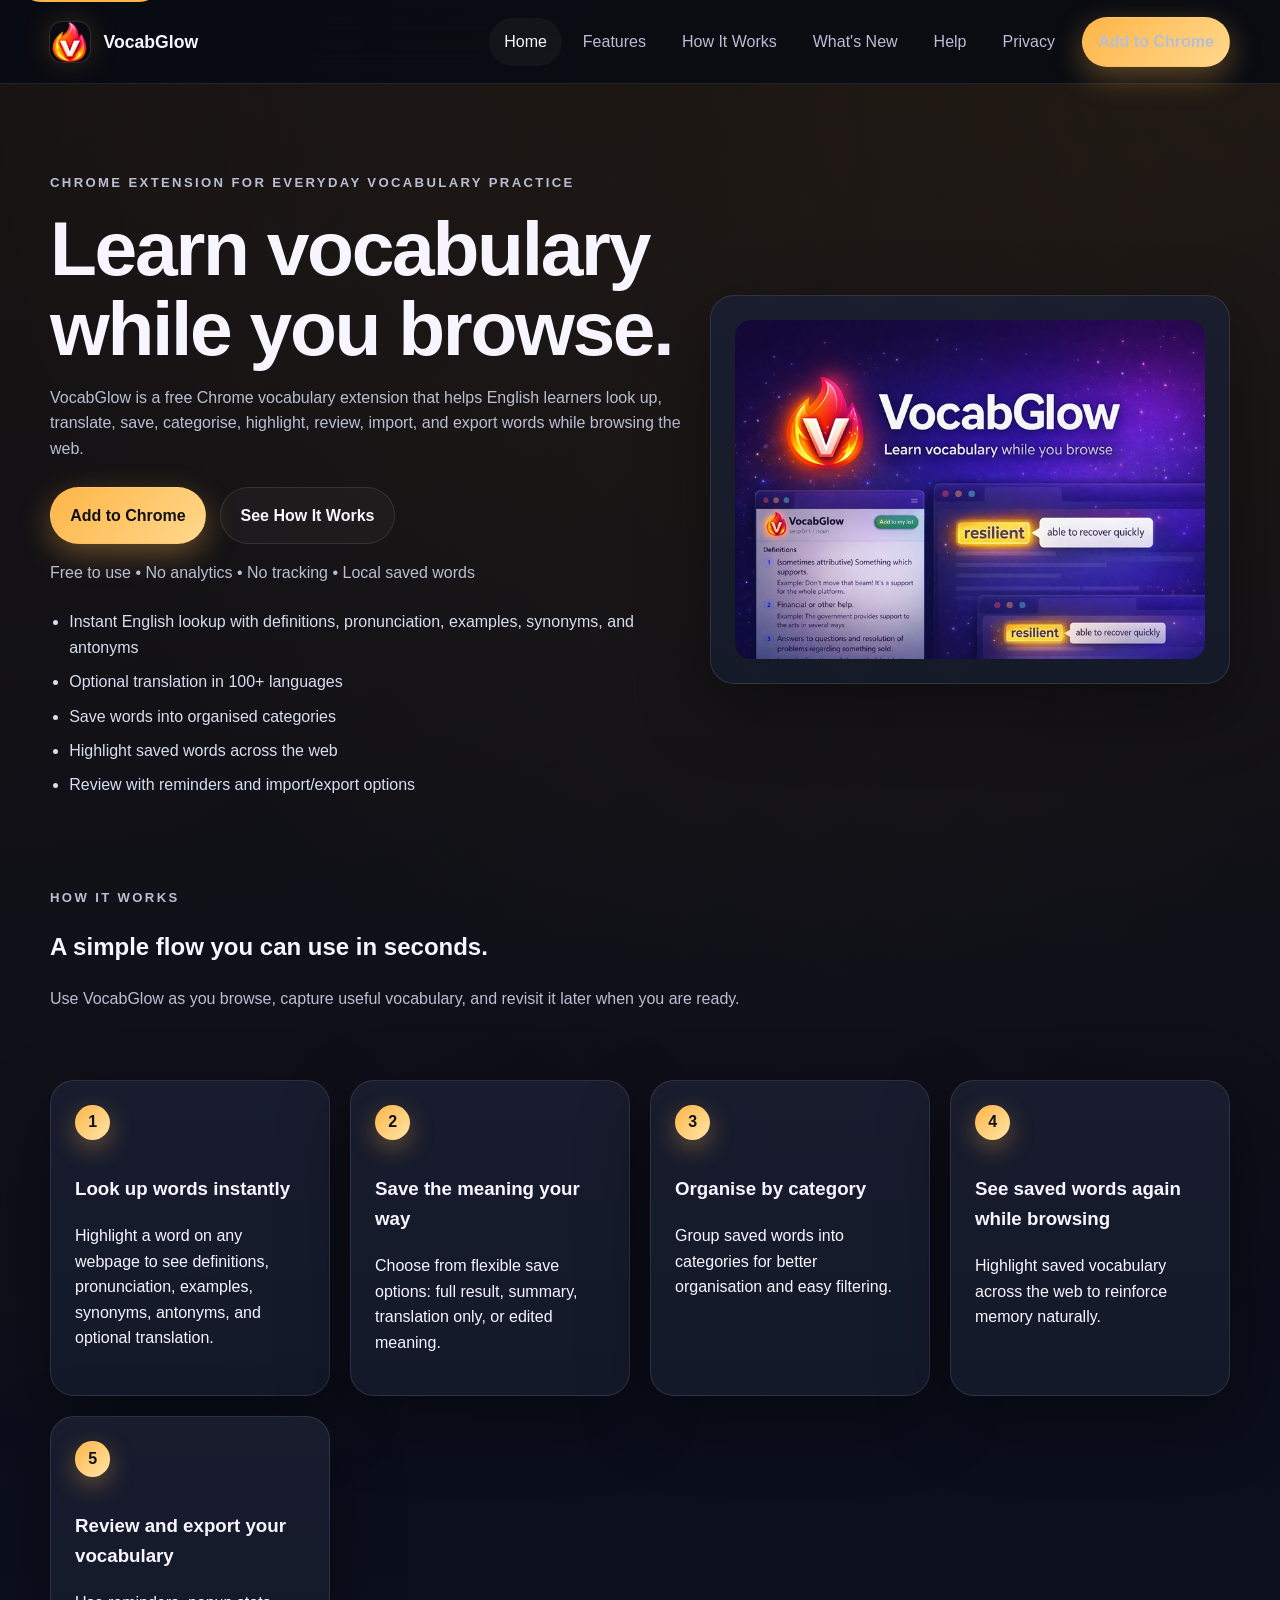
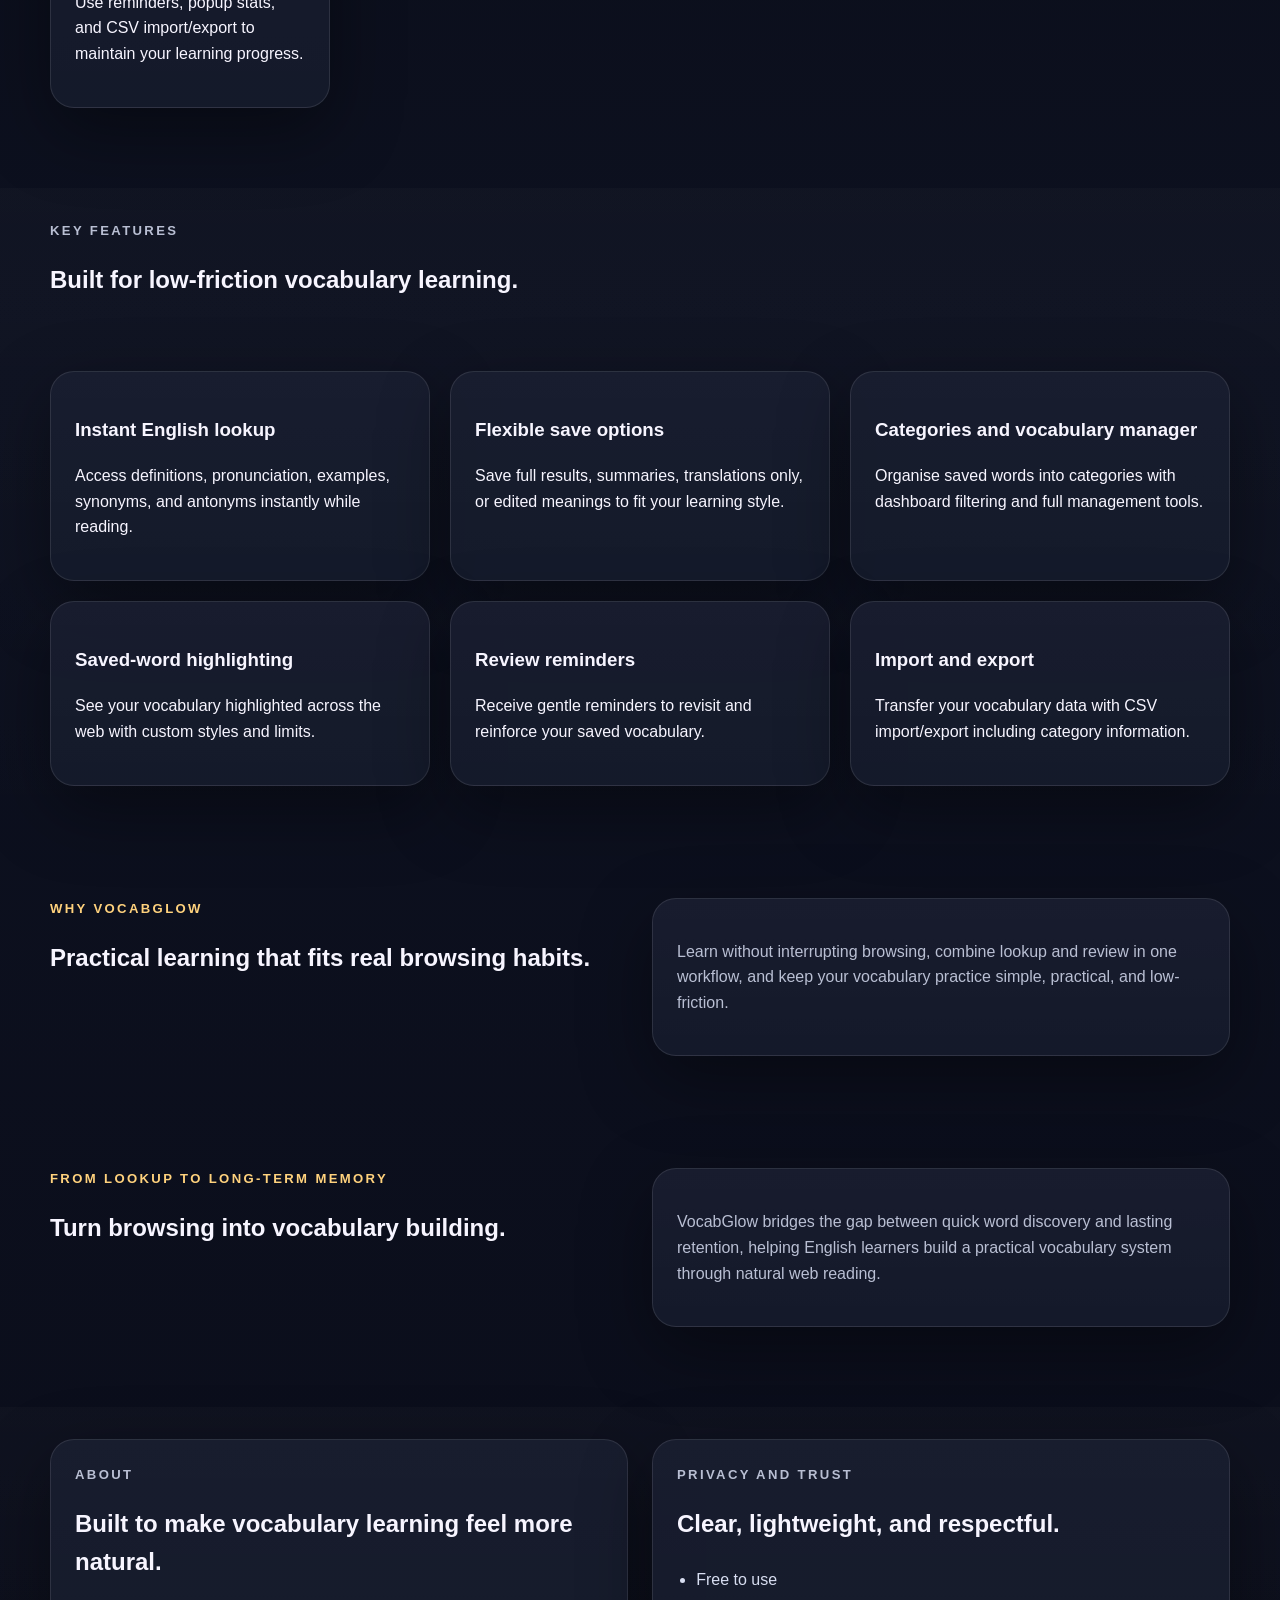
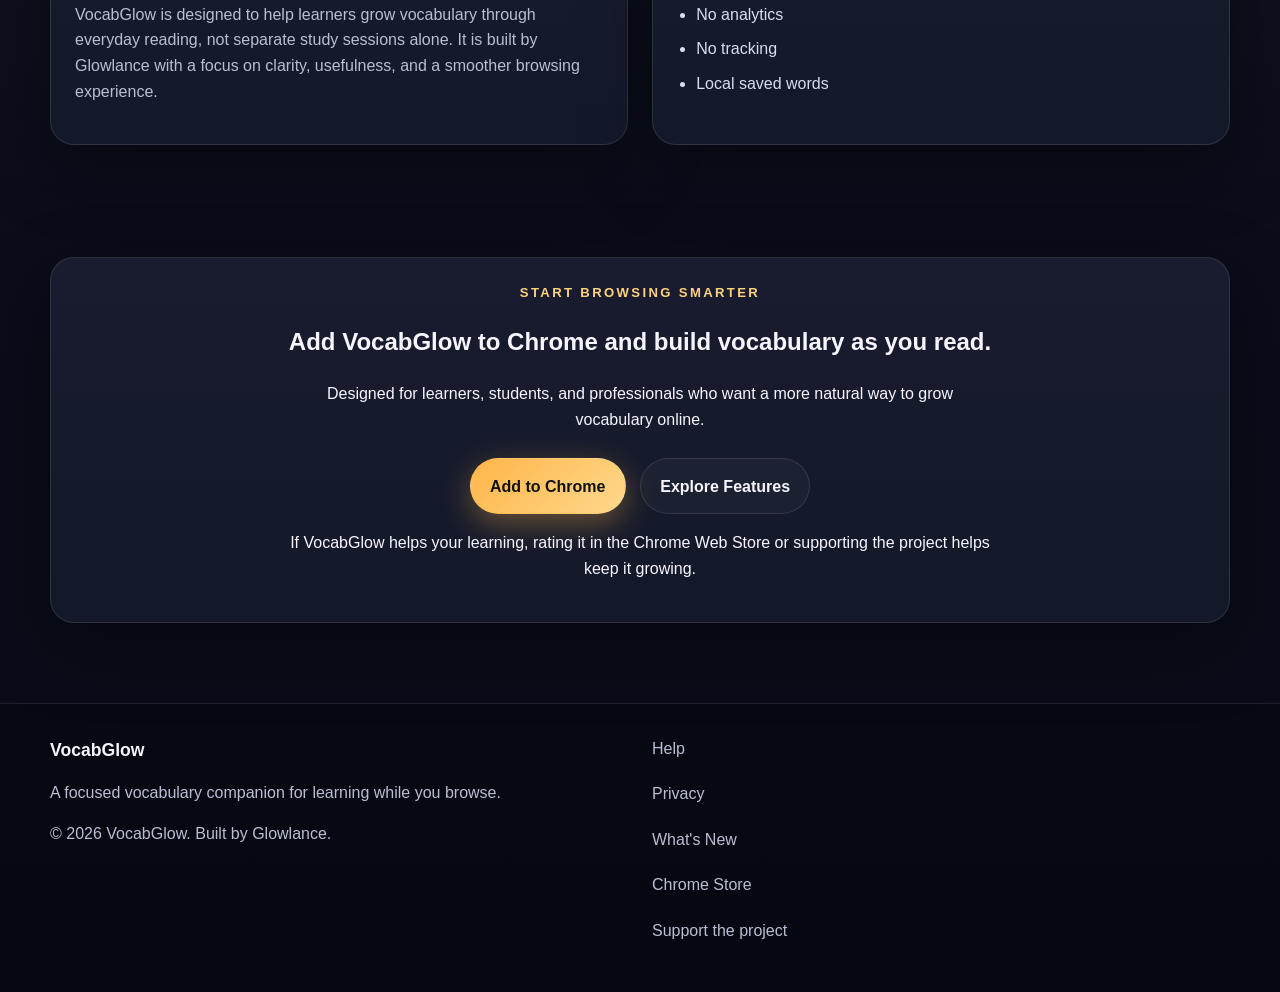
==== commit a5ebd74d: "refactor: enhance meta descriptions and titles for improved SEO and clarity across multiple HTML fil" ====
--- a/index.html
+++ b/index.html
@@ -3,8 +3,8 @@
 <head>
   <meta charset="UTF-8">
   <meta name="viewport" content="width=device-width, initial-scale=1.0">
-  <title>VocabGlow | Learn vocabulary while you browse</title>
-  <meta name="description" content="VocabGlow is a Chrome extension that helps you learn vocabulary while you browse with instant lookup, translation, saved words, and review tools.">
+  <title>VocabGlow | Free Chrome Vocabulary Extension for English Learners</title>
+  <meta name="description" content="VocabGlow is a free Chrome vocabulary extension that helps English learners look up, translate, save, categorise, highlight, review, import, and export words while browsing.">
   <link rel="icon" type="image/png" href="assets/images/icon-placeholder.png">
   <link rel="stylesheet" href="assets/css/styles.css">
 </head>
@@ -23,12 +23,13 @@
         <div class="hero-copy">
           <p class="eyebrow">Chrome Extension for Everyday Vocabulary Practice</p>
           <h1>Learn vocabulary while you browse.</h1>
-          <p class="lead">VocabGlow provides instant access to definitions, pronunciation, examples, synonyms, antonyms, and optional translation in 100+ languages. Save words into categories, highlight them across the web, review with reminders, and import/export your vocabulary data.</p>
+          <p class="lead">VocabGlow is a free Chrome vocabulary extension that helps English learners look up, translate, save, categorise, highlight, review, import, and export words while browsing the web.</p>
           <!-- CTA Section Start: Homepage hero buttons. Update when the primary action or supporting link should change. -->
           <div class="button-row">
             <a class="button button-primary" href="https://chromewebstore.google.com/detail/vocabglow-%E2%80%93-learn-words-a/imljijnchlopikoipiolikeoeolhlbgb" target="_blank" rel="noopener noreferrer">Add to Chrome</a>
             <a class="button button-secondary" href="how-it-works.html">See How It Works</a>
           </div>
+          <p class="trust-line">Free to use • No analytics • No tracking • Local saved words</p>
           <!-- CTA Section End -->
           <ul class="hero-points" aria-label="Key benefits">
             <li>Instant English lookup with definitions, pronunciation, examples, synonyms, and antonyms</li>
@@ -61,10 +62,11 @@
           <p>Use VocabGlow as you browse, capture useful vocabulary, and revisit it later when you are ready.</p>
         </div>
         <div class="steps-grid">
-          <article class="step-card card"><span class="step-number">1</span><h3>Select a word</h3><p>Highlight a word on a webpage when something new or useful catches your attention.</p></article>
-          <article class="step-card card"><span class="step-number">2</span><h3>See meanings instantly</h3><p>Open the helper popup or use the context menu to view definitions and translation support.</p></article>
-          <article class="step-card card"><span class="step-number">3</span><h3>Save it</h3><p>Add valuable words to your personal list so they are easy to revisit later.</p></article>
-          <article class="step-card card"><span class="step-number">4</span><h3>Review later</h3><p>Come back through your popup, saved list, highlights, or reminder workflow.</p></article>
+          <article class="step-card card"><span class="step-number">1</span><h3>Look up words instantly</h3><p>Highlight a word on any webpage to see definitions, pronunciation, examples, synonyms, antonyms, and optional translation.</p></article>
+          <article class="step-card card"><span class="step-number">2</span><h3>Save the meaning your way</h3><p>Choose from flexible save options: full result, summary, translation only, or edited meaning.</p></article>
+          <article class="step-card card"><span class="step-number">3</span><h3>Organise by category</h3><p>Group saved words into categories for better organisation and easy filtering.</p></article>
+          <article class="step-card card"><span class="step-number">4</span><h3>See saved words again while browsing</h3><p>Highlight saved vocabulary across the web to reinforce memory naturally.</p></article>
+          <article class="step-card card"><span class="step-number">5</span><h3>Review and export your vocabulary</h3><p>Use reminders, popup stats, and CSV import/export to maintain your learning progress.</p></article>
         </div>
       </div>
     </section>
@@ -113,6 +115,24 @@
     </section>
 
     <!--
+      Section Name: From Lookup to Long-Term Memory
+      Purpose: Emphasizes the complete learning journey from instant lookup to sustained retention.
+      Content Belongs Here: Short headline and supporting paragraph.
+      Update When: The core value message changes.
+    -->
+    <section class="section">
+      <div class="container value-grid">
+        <div>
+          <p class="eyebrow">From Lookup to Long-Term Memory</p>
+          <h2>Turn browsing into vocabulary building.</h2>
+        </div>
+        <div class="panel text-panel">
+          <p>VocabGlow bridges the gap between quick word discovery and lasting retention, helping English learners build a practical vocabulary system through natural web reading.</p>
+        </div>
+      </div>
+    </section>
+
+    <!--
       Section Name: Brand and Trust
       Purpose: Explains the product intent and reassures visitors about privacy and lightweight usage.
       Content Belongs Here: About copy, trust language, and the privacy-focused checklist.
@@ -155,6 +175,7 @@
             <a class="button button-primary" href="https://chromewebstore.google.com/detail/vocabglow-%E2%80%93-learn-words-a/imljijnchlopikoipiolikeoeolhlbgb" target="_blank" rel="noopener noreferrer">Add to Chrome</a>
             <a class="button button-secondary" href="features.html">Explore Features</a>
           </div>
+          <p class="support-note">If VocabGlow helps your learning, rating it in the Chrome Web Store or supporting the project helps keep it growing.</p>
         </div>
         <!-- CTA Section End -->
       </div>
--- a/assets/css/styles.css
+++ b/assets/css/styles.css
@@ -149,6 +149,12 @@
   border-bottom: 1px solid var(--color-line);
 }
 
+@media (max-width: 760px) {
+  .site-header {
+    backdrop-filter: blur(10px);
+  }
+}
+
 .header-shell {
   display: flex;
   align-items: center;
@@ -525,6 +531,25 @@
   margin-right: auto;
 }
 
+/* Reduced motion support */
+@media (prefers-reduced-motion: reduce) {
+  html {
+    scroll-behavior: auto;
+  }
+
+  *,
+  *::before,
+  *::after {
+    transition-duration: 0.01ms !important;
+    animation-duration: 0.01ms !important;
+    animation-iteration-count: 1 !important;
+  }
+
+  .button:hover {
+    transform: none;
+  }
+}
+
 .cta-panel .button-row {
   justify-content: center;
 }
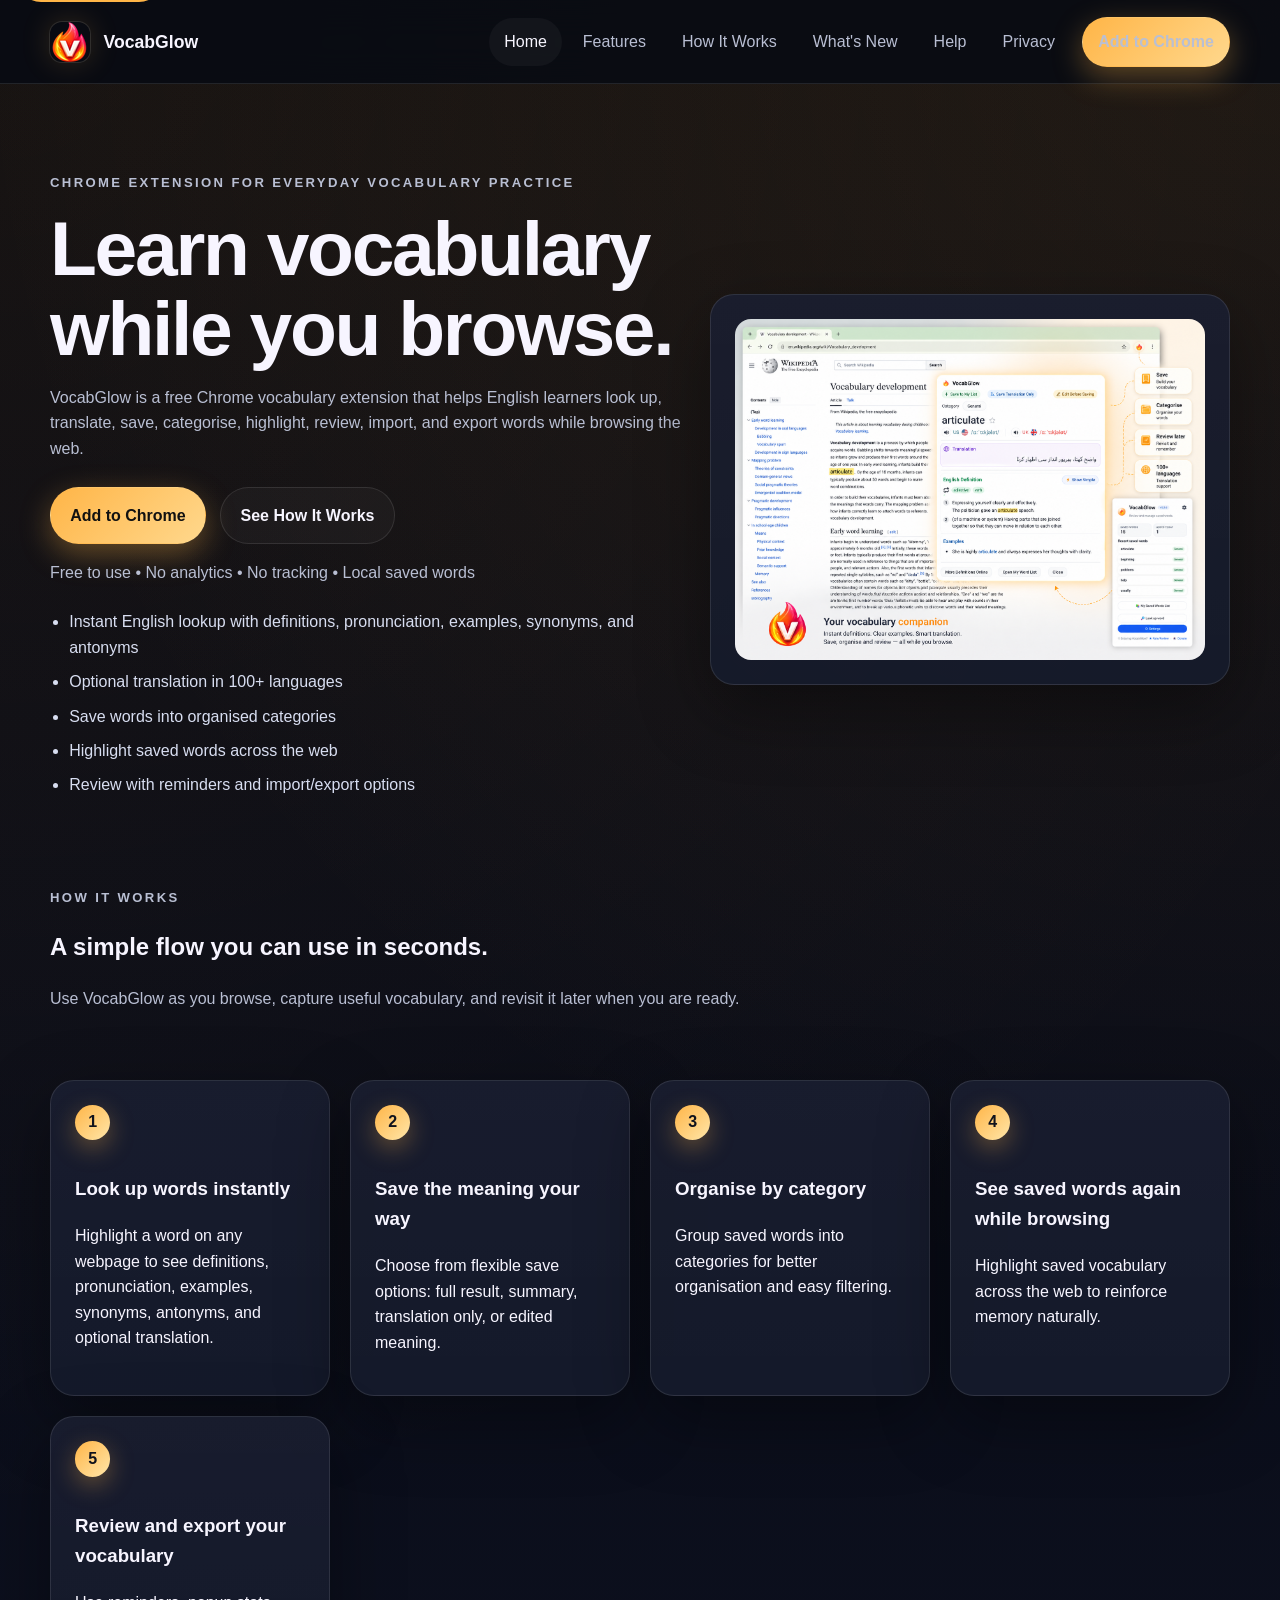
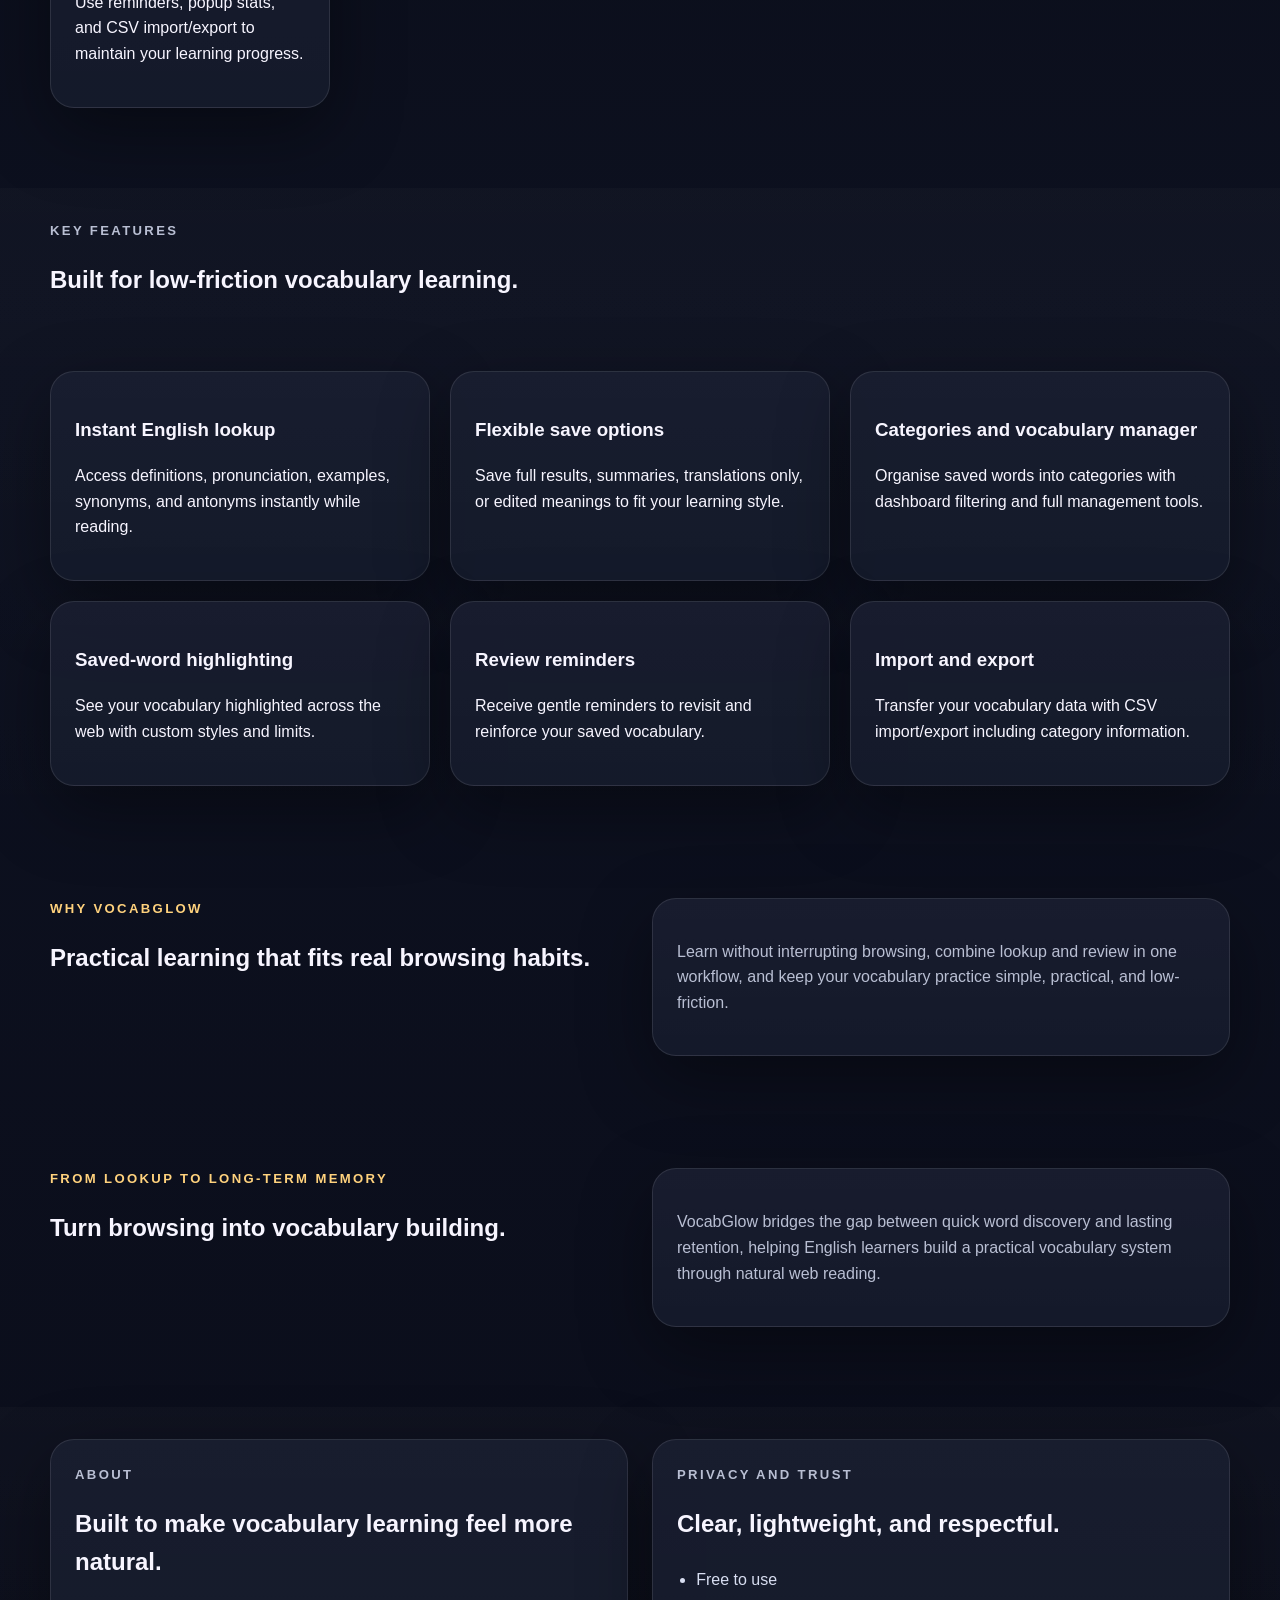
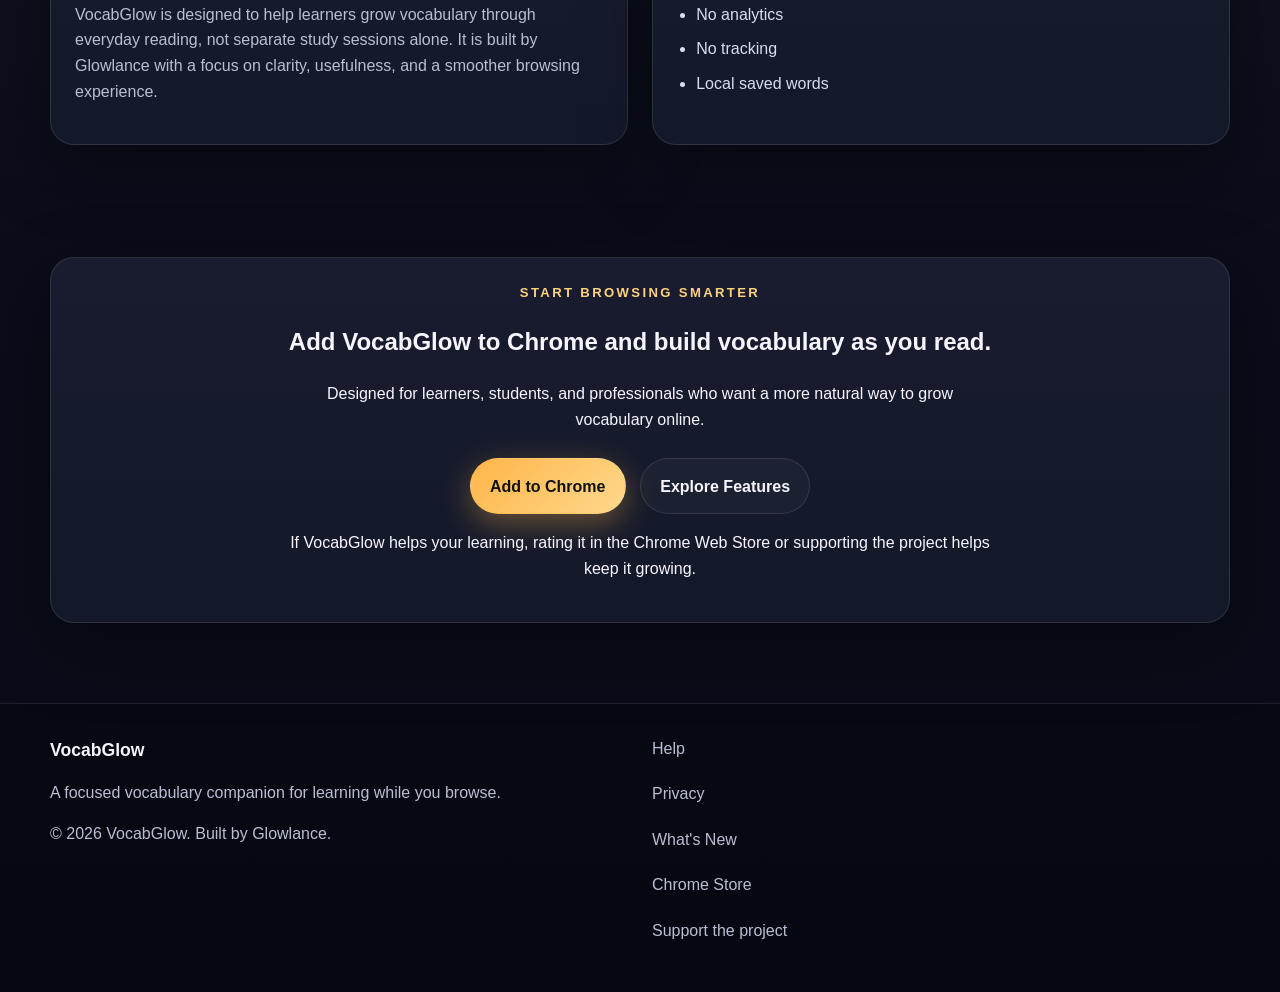
==== commit ed524d33: "refactor: update placeholder images and alt text for improved clarity and SEO across multiple HTML f" ====
--- a/index.html
+++ b/index.html
@@ -41,7 +41,7 @@
         </div>
         <div class="hero-media panel">
           <!-- Screenshot Block Start: Homepage hero preview. Replace this image and caption when a polished product visual is ready. -->
-          <img src="assets/images/hero-placeholder.png" alt="VocabGlow extension interface showing instant word lookup and vocabulary management features" width="720" height="520">
+          <img src="assets/images/hero-placeholder.png" alt="VocabGlow Chrome extension showing an instant word lookup popup on a webpage with pronunciation, definitions, translation, and save options." width="720" height="520">
           <!-- p class="image-caption">Replace this placeholder with a real extension marketing image or product screenshot.</p -->
           <!-- Screenshot Block End -->
         </div>
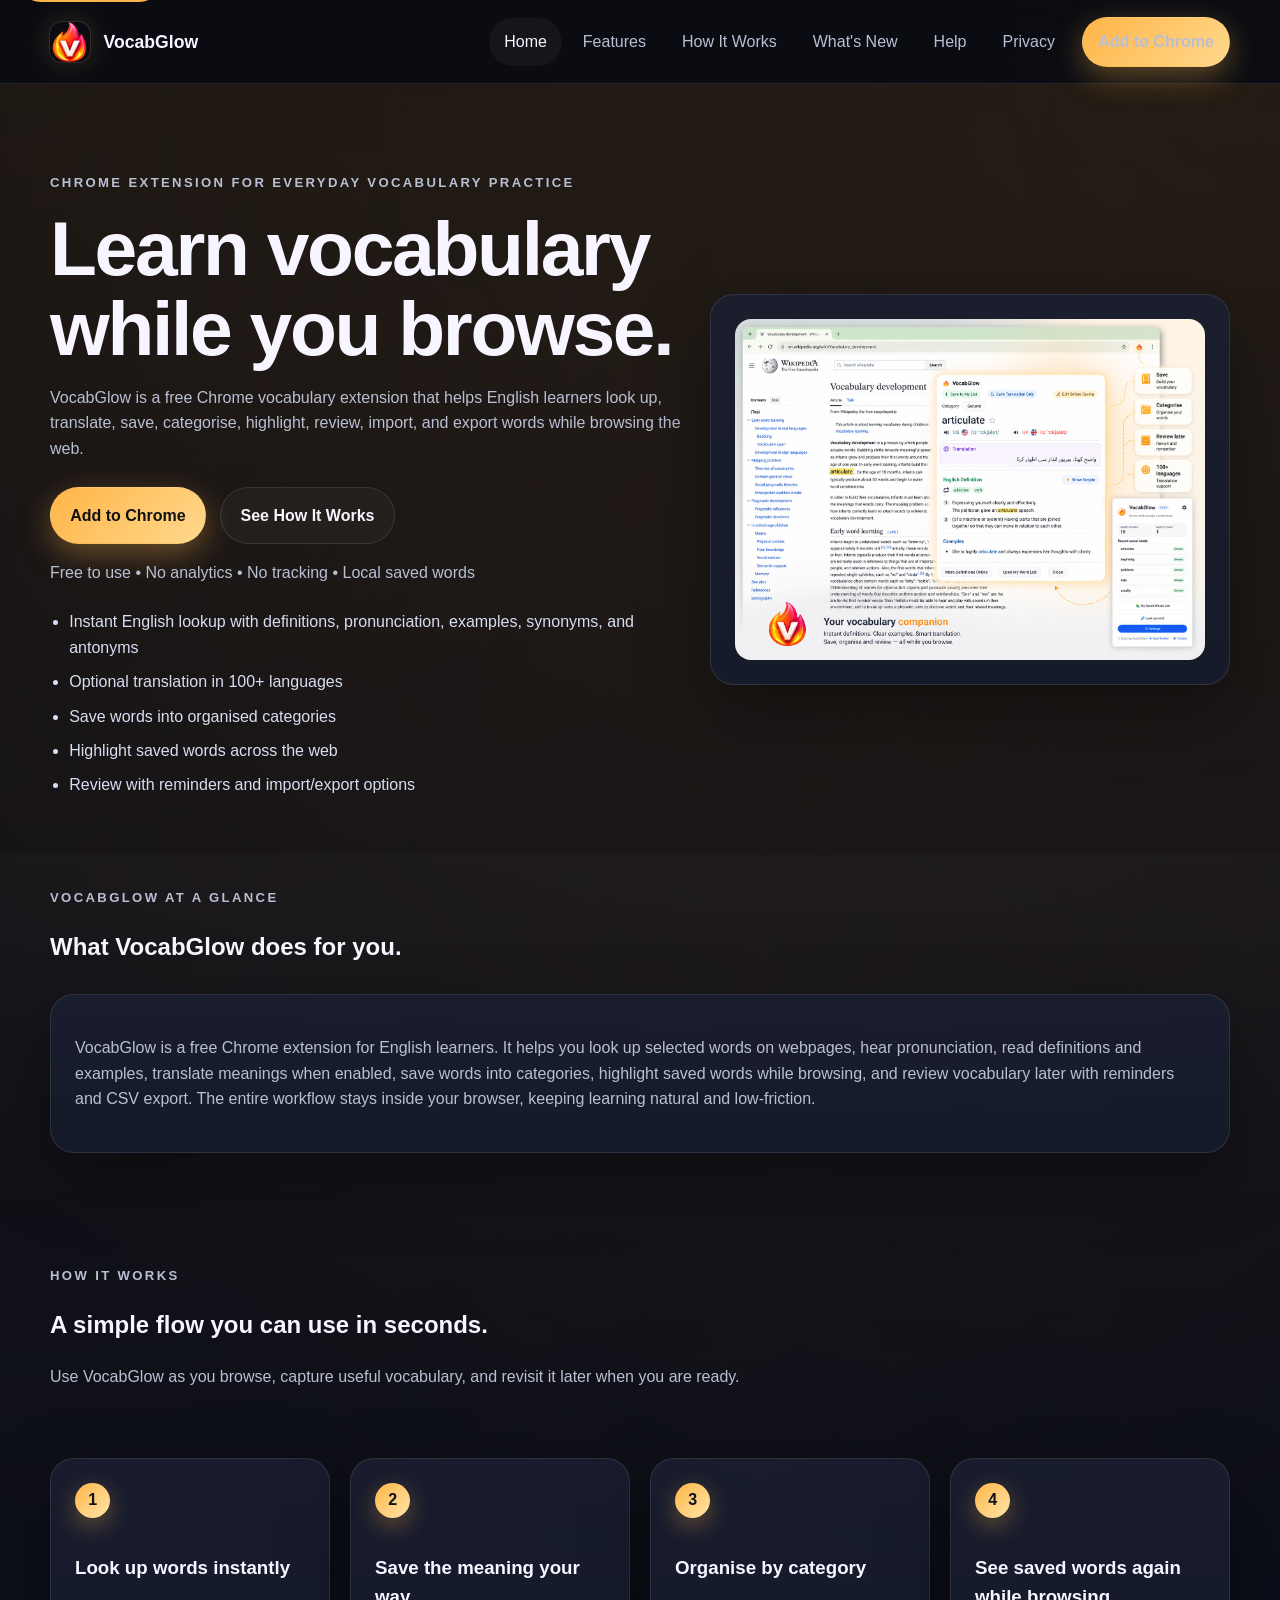
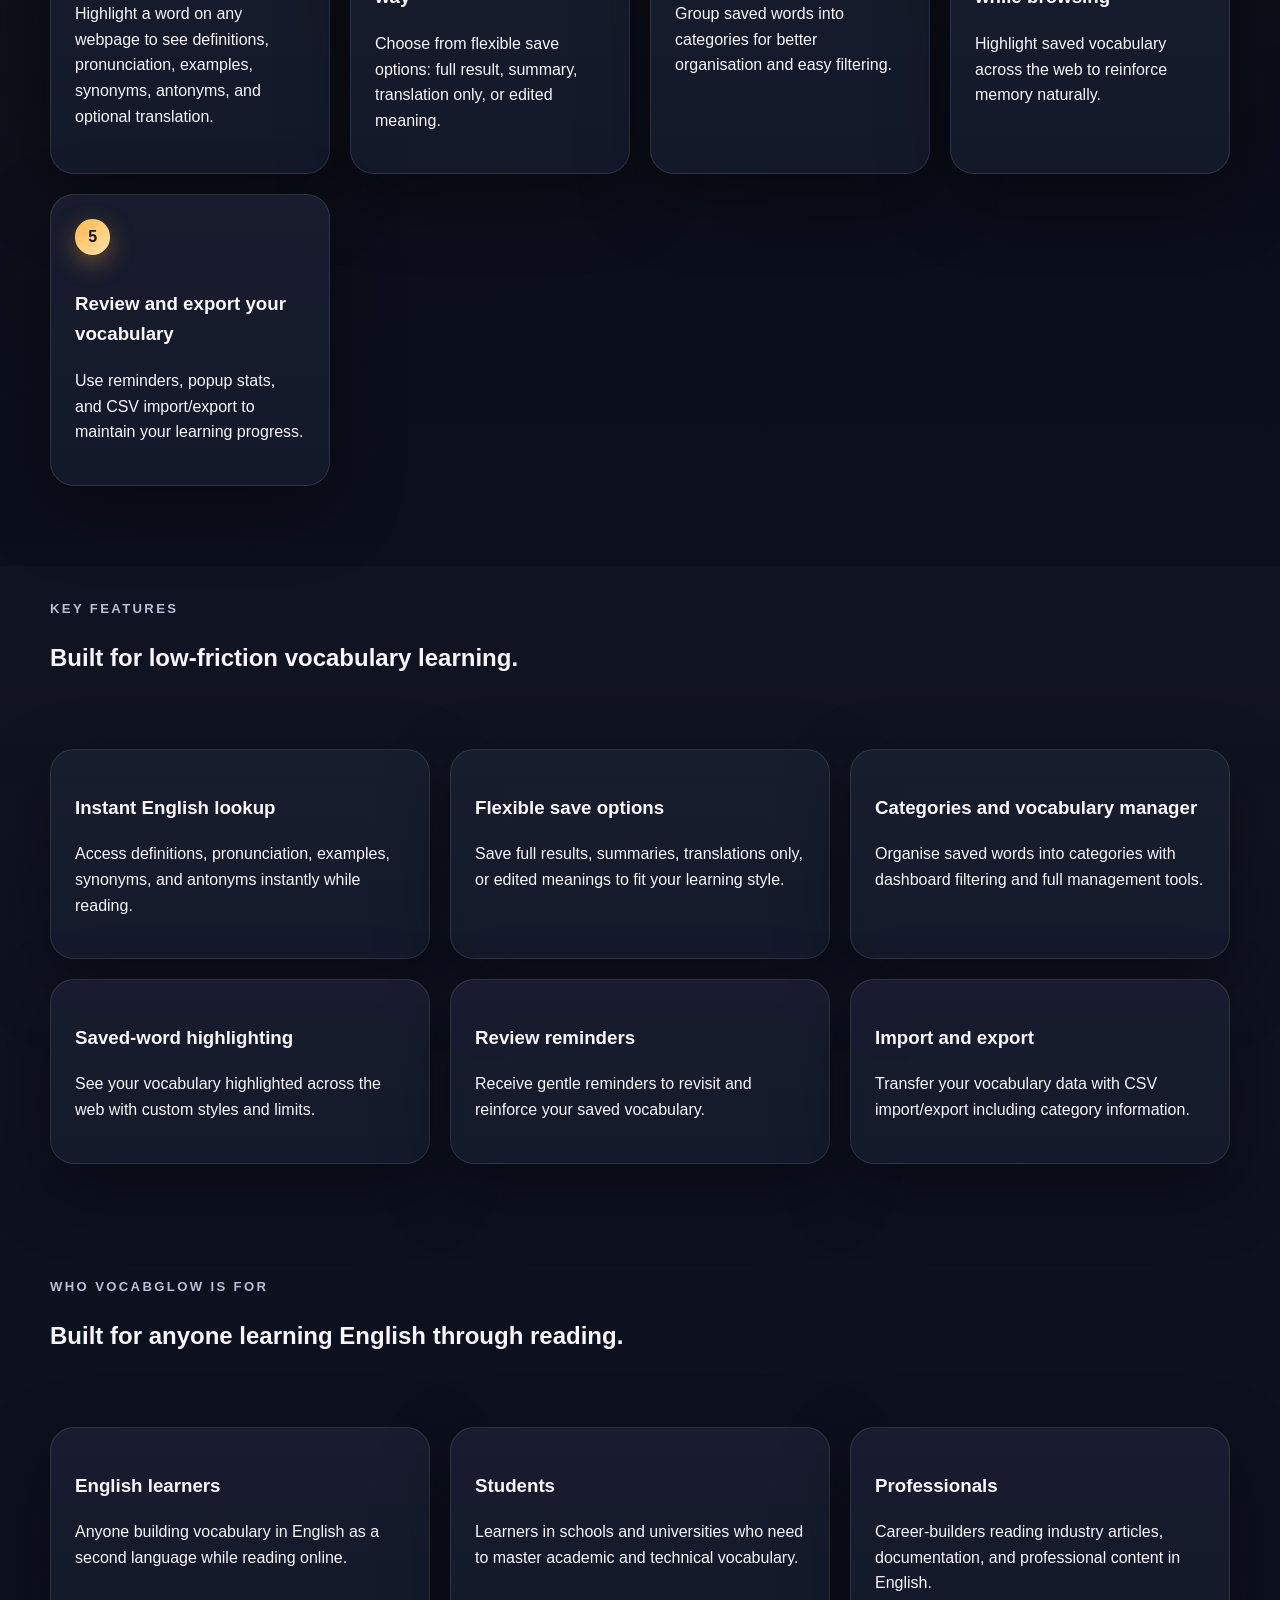
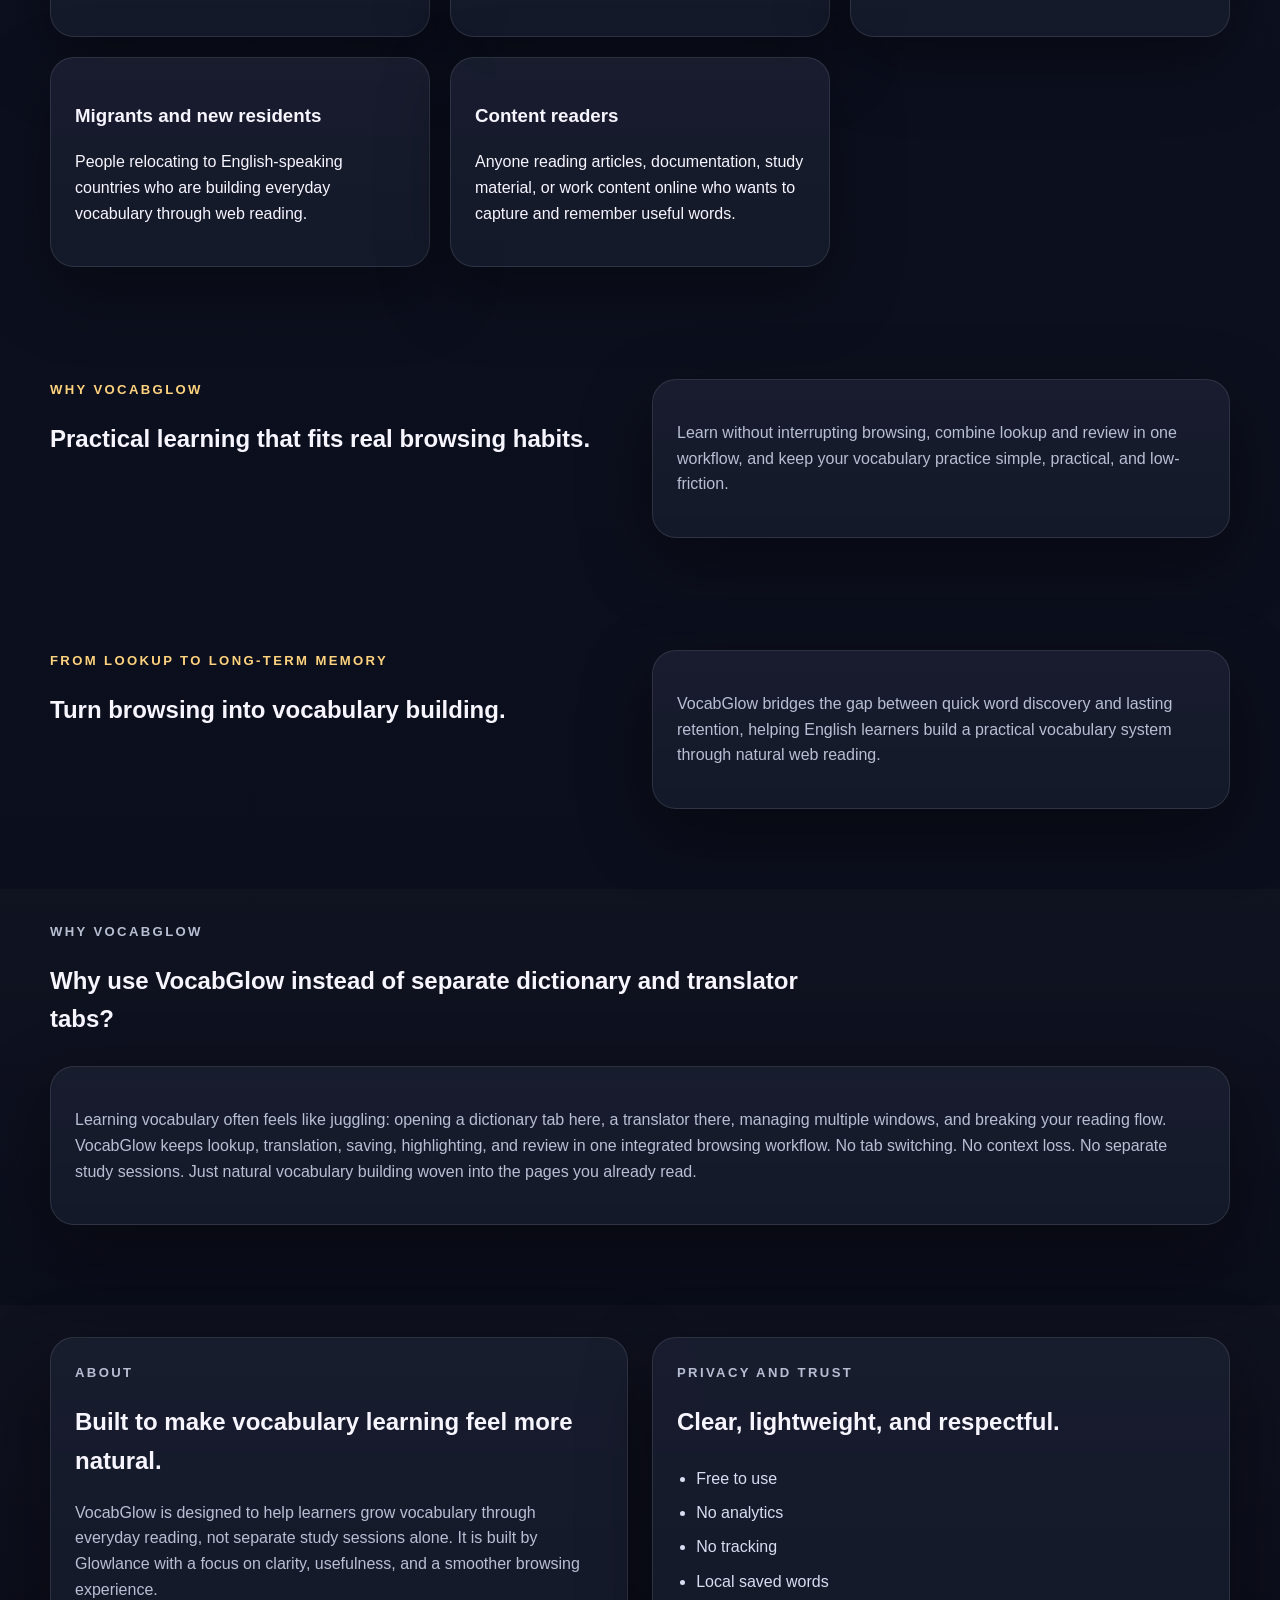
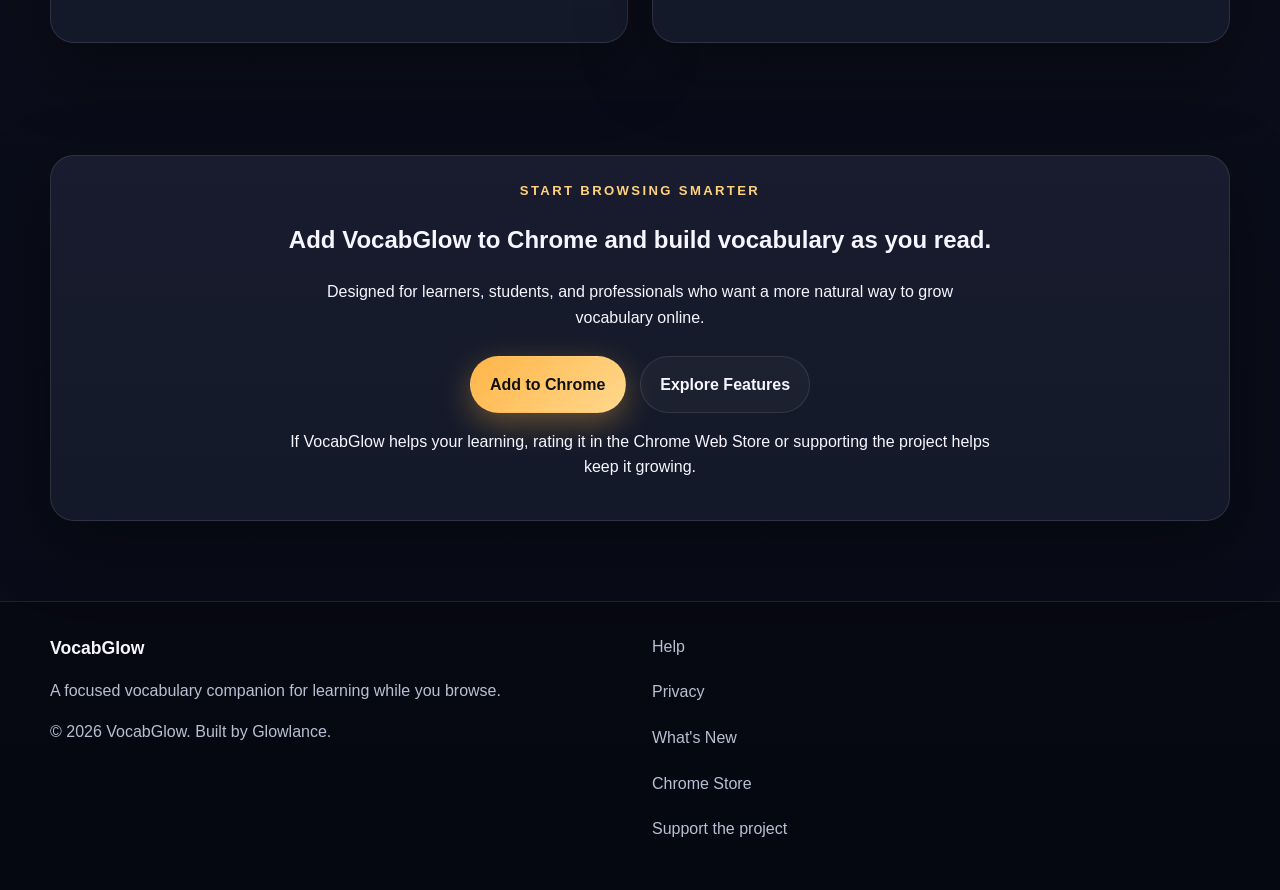
==== commit dfda64a4: "refactor: enhance SEO and social sharing metadata across multiple HTML files; add structured data fo" ====
--- a/index.html
+++ b/index.html
@@ -5,8 +5,47 @@
   <meta name="viewport" content="width=device-width, initial-scale=1.0">
   <title>VocabGlow | Free Chrome Vocabulary Extension for English Learners</title>
   <meta name="description" content="VocabGlow is a free Chrome vocabulary extension that helps English learners look up, translate, save, categorise, highlight, review, import, and export words while browsing.">
+  <link rel="canonical" href="https://glowlance.online/">
+  <meta property="og:type" content="website">
+  <meta property="og:title" content="VocabGlow | Free Chrome Vocabulary Extension for English Learners">
+  <meta property="og:description" content="VocabGlow is a free Chrome vocabulary extension that helps English learners look up, translate, save, categorise, highlight, review, import, and export words while browsing.">
+  <meta property="og:url" content="https://glowlance.online/">
+  <meta property="og:image" content="https://glowlance.online/assets/images/og-vocabglow-preview.png">
+  <meta name="twitter:card" content="summary_large_image">
+  <meta name="twitter:title" content="VocabGlow | Free Chrome Vocabulary Extension for English Learners">
+  <meta name="twitter:description" content="VocabGlow is a free Chrome vocabulary extension that helps English learners look up, translate, save, categorise, highlight, review, import, and export words while browsing.">
+  <meta name="twitter:image" content="https://glowlance.online/assets/images/og-vocabglow-preview.png">
   <link rel="icon" type="image/png" href="assets/images/icon-placeholder.png">
   <link rel="stylesheet" href="assets/css/styles.css">
+  <script type="application/ld+json">
+  {
+    "@context": "https://schema.org/",
+    "@type": "SoftwareApplication",
+    "name": "VocabGlow",
+    "applicationCategory": "EducationalApplication",
+    "operatingSystem": "Chrome",
+    "description": "VocabGlow is a free Chrome vocabulary extension for English learners. It helps users look up selected words on webpages, hear pronunciation, read definitions and examples, translate meanings when enabled, save words into categories, highlight saved words while browsing, and review vocabulary later with reminders and CSV export.",
+    "url": "https://glowlance.online/",
+    "downloadUrl": "https://chromewebstore.google.com/detail/vocabglow-%E2%80%93-learn-words-a/imljijnchlopikoipiolikeoeolhlbgb",
+    "offers": {
+      "@type": "Offer",
+      "price": "0",
+      "priceCurrency": "USD"
+    },
+    "creator": {
+      "@type": "Organization",
+      "name": "Glowlance"
+    },
+    "featureList": [
+      "Instant English lookup with definitions, pronunciation, examples, synonyms, and antonyms",
+      "Optional translation in 100+ languages",
+      "Save words into organised categories",
+      "Highlight saved words across the web",
+      "Review with reminders and import/export options",
+      "CSV import and export for vocabulary management"
+    ]
+  }
+  </script>
 </head>
 <body data-page="home">
   <div data-include="partials/header.html"></div>
@@ -49,6 +88,24 @@
     </section>
 
     <!--
+      Section Name: VocabGlow at a Glance
+      Purpose: Summarizes what VocabGlow is and what it does in a clear, concise way.
+      Content Belongs Here: High-level overview of the product and its core functions.
+      Update When: The product positioning or core functions change.
+    -->
+    <section class="section section-alt">
+      <div class="container">
+        <div class="section-heading">
+          <p class="eyebrow">VocabGlow at a Glance</p>
+          <h2>What VocabGlow does for you.</h2>
+        </div>
+        <div class="panel text-panel">
+          <p>VocabGlow is a free Chrome extension for English learners. It helps you look up selected words on webpages, hear pronunciation, read definitions and examples, translate meanings when enabled, save words into categories, highlight saved words while browsing, and review vocabulary later with reminders and CSV export. The entire workflow stays inside your browser, keeping learning natural and low-friction.</p>
+        </div>
+      </div>
+    </section>
+
+    <!--
       Section Name: How It Works Summary
       Purpose: Gives visitors a quick overview of the user journey before they click deeper into the full explanation page.
       Content Belongs Here: Short process intro and the four-step summary cards.
@@ -97,6 +154,28 @@
     </section>
 
     <!--
+      Section Name: Who VocabGlow is For
+      Purpose: Identifies and addresses the primary audience for the extension.
+      Content Belongs Here: List of target users and brief description of each group.
+      Update When: The target audience expands or shifts.
+    -->
+    <section class="section">
+      <div class="container section-shell">
+        <div class="section-heading">
+          <p class="eyebrow">Who VocabGlow is For</p>
+          <h2>Built for anyone learning English through reading.</h2>
+        </div>
+        <div class="feature-grid">
+          <article class="feature-card card"><h3>English learners</h3><p>Anyone building vocabulary in English as a second language while reading online.</p></article>
+          <article class="feature-card card"><h3>Students</h3><p>Learners in schools and universities who need to master academic and technical vocabulary.</p></article>
+          <article class="feature-card card"><h3>Professionals</h3><p>Career-builders reading industry articles, documentation, and professional content in English.</p></article>
+          <article class="feature-card card"><h3>Migrants and new residents</h3><p>People relocating to English-speaking countries who are building everyday vocabulary through web reading.</p></article>
+          <article class="feature-card card"><h3>Content readers</h3><p>Anyone reading articles, documentation, study material, or work content online who wants to capture and remember useful words.</p></article>
+        </div>
+      </div>
+    </section>
+
+    <!--
       Section Name: Value Proposition
       Purpose: Reinforces why the extension matters in practical day-to-day use.
       Content Belongs Here: Short explanation of the learning benefit and the product's overall promise.
@@ -128,6 +207,24 @@
         </div>
         <div class="panel text-panel">
           <p>VocabGlow bridges the gap between quick word discovery and lasting retention, helping English learners build a practical vocabulary system through natural web reading.</p>
+        </div>
+      </div>
+    </section>
+
+    <!--
+      Section Name: Why VocabGlow Instead of Separate Tabs
+      Purpose: Explains the efficiency and workflow advantage of using VocabGlow vs. juggling separate dictionary and translator tabs.
+      Content Belongs Here: Comparison of the traditional approach vs. VocabGlow's integrated solution.
+      Update When: You want to highlight a new competitive advantage or workflow improvement.
+    -->
+    <section class="section section-alt">
+      <div class="container">
+        <div class="section-heading">
+          <p class="eyebrow">Why VocabGlow</p>
+          <h2>Why use VocabGlow instead of separate dictionary and translator tabs?</h2>
+        </div>
+        <div class="panel text-panel">
+          <p>Learning vocabulary often feels like juggling: opening a dictionary tab here, a translator there, managing multiple windows, and breaking your reading flow. VocabGlow keeps lookup, translation, saving, highlighting, and review in one integrated browsing workflow. No tab switching. No context loss. No separate study sessions. Just natural vocabulary building woven into the pages you already read.</p>
         </div>
       </div>
     </section>
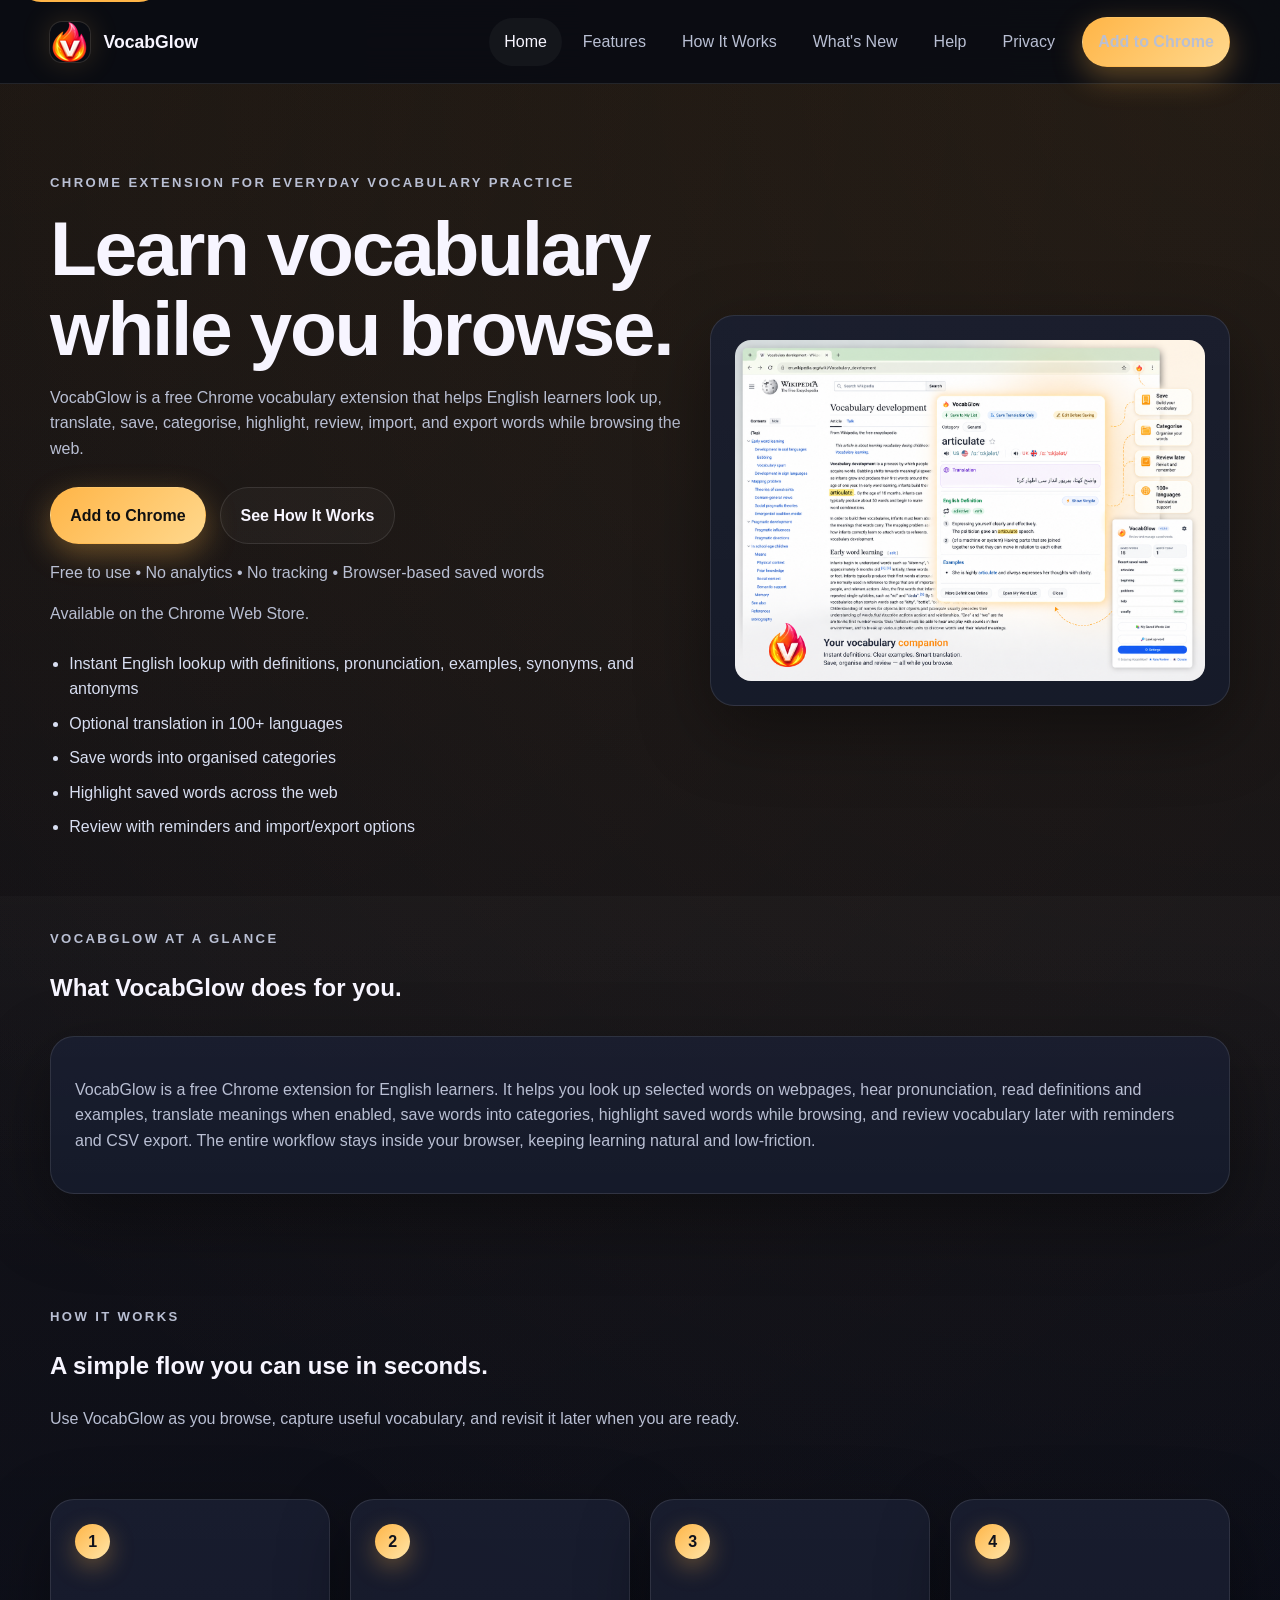
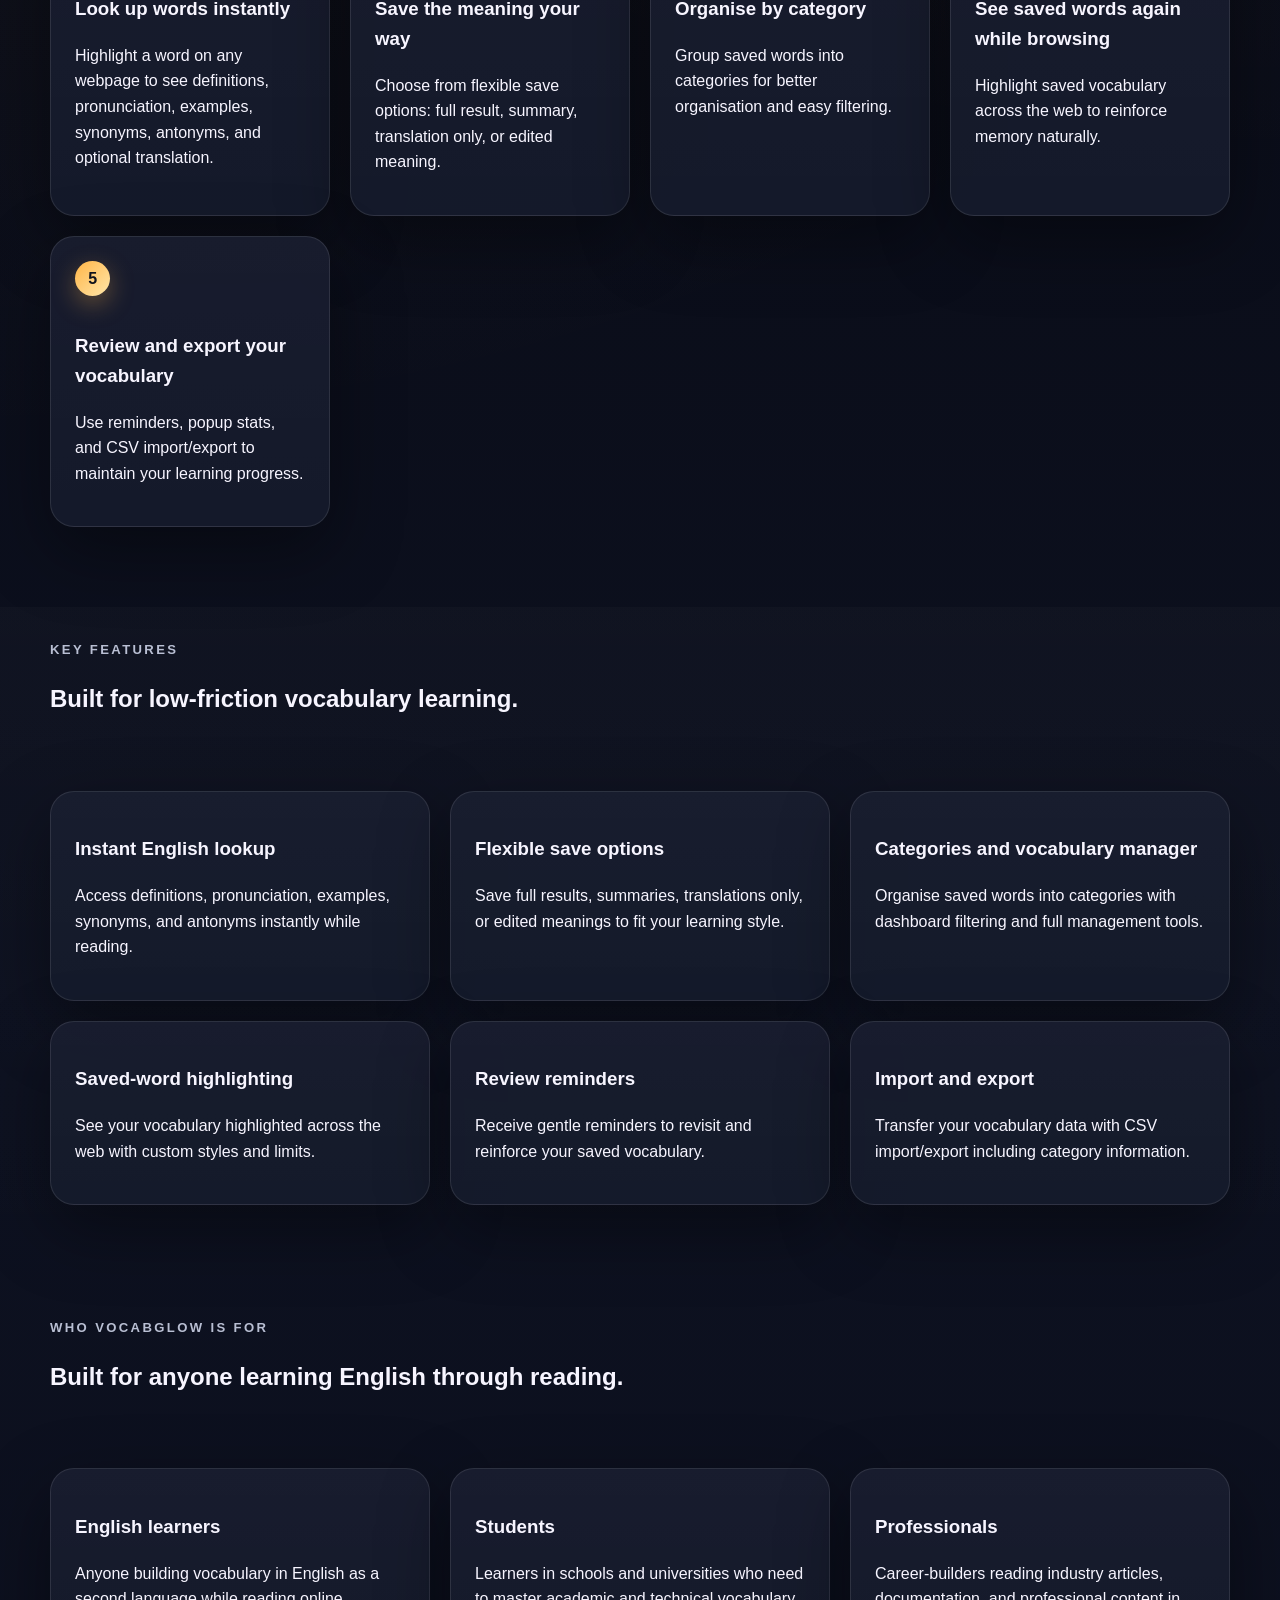
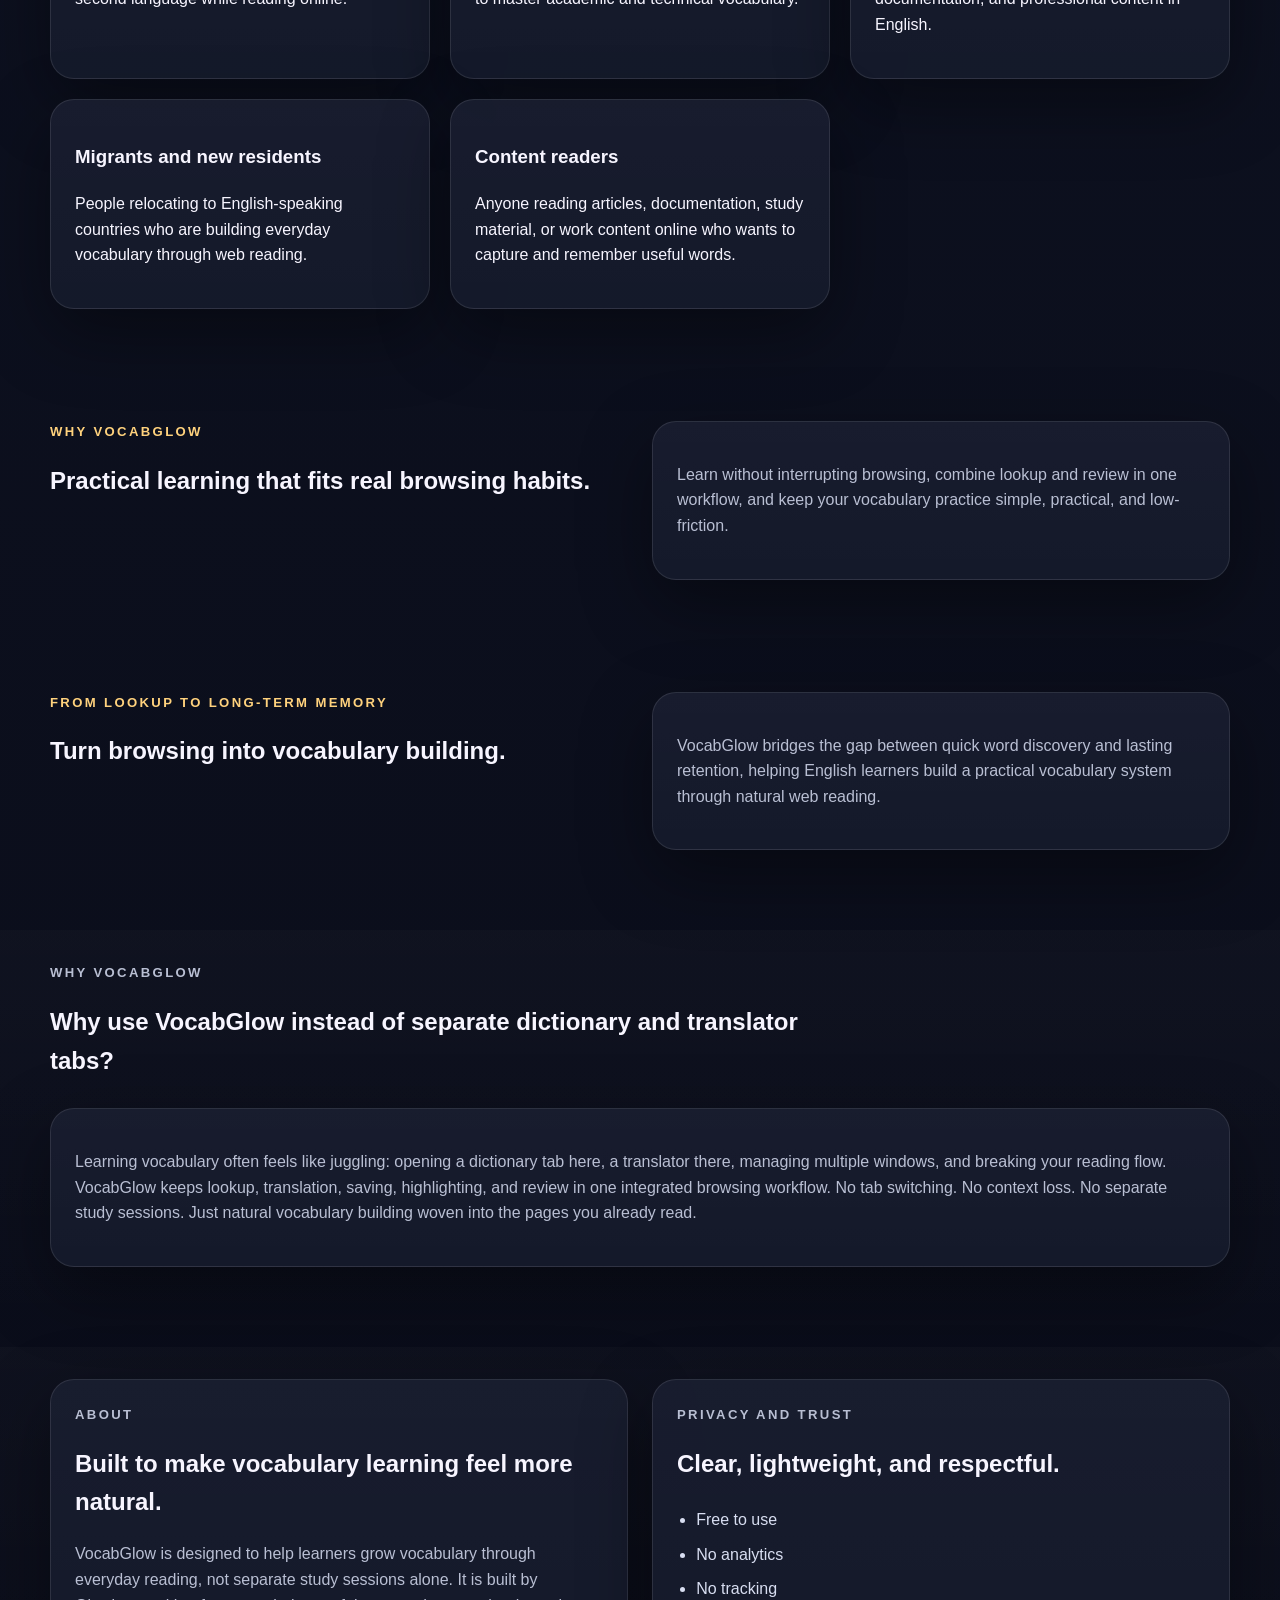
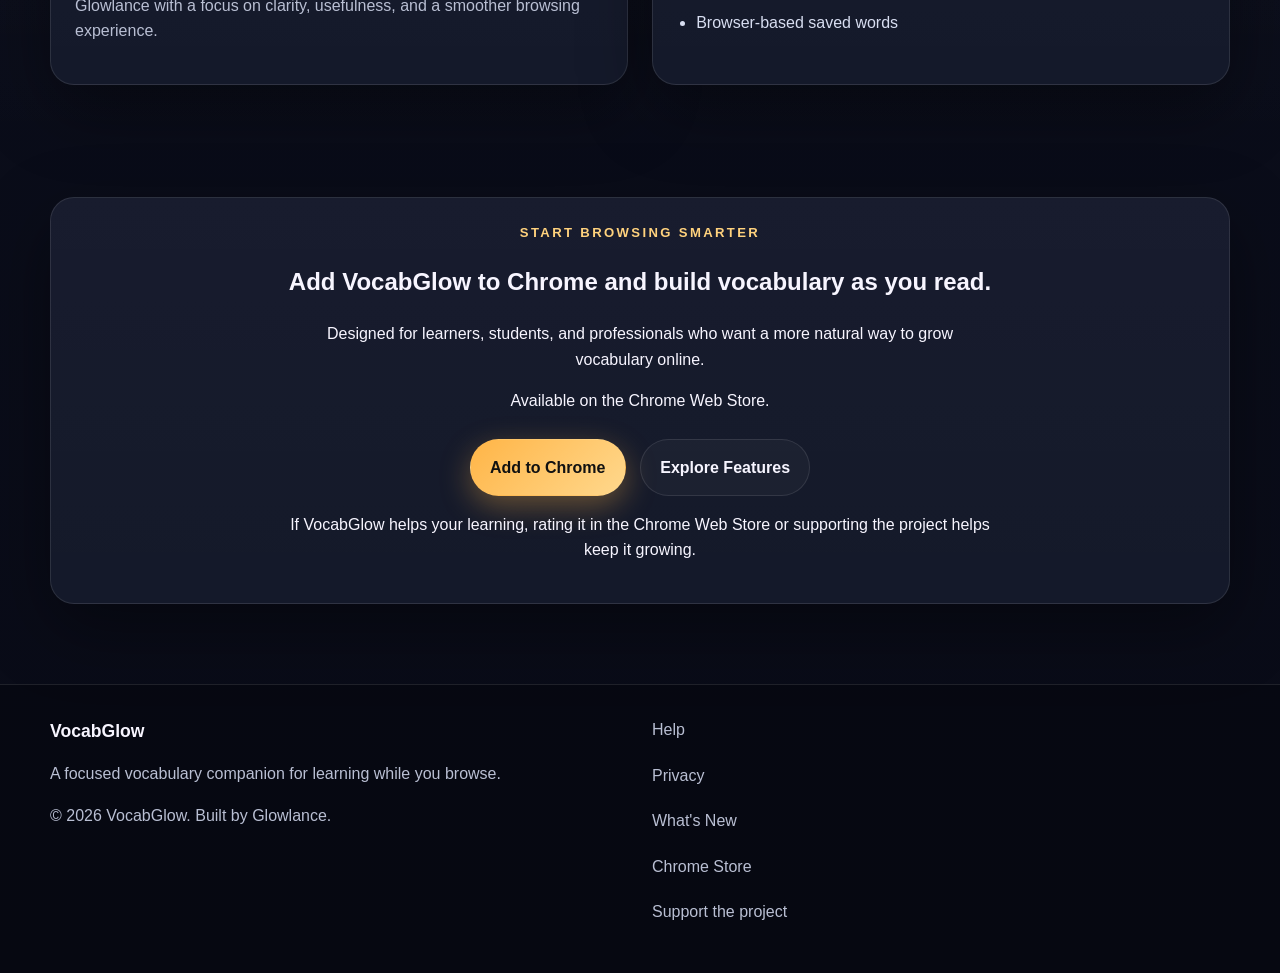
==== commit 0dda60b2: "refactor: update Open Graph and Twitter image metadata for improved social sharing across multiple H" ====
--- a/index.html
+++ b/index.html
@@ -10,12 +10,13 @@
   <meta property="og:title" content="VocabGlow | Free Chrome Vocabulary Extension for English Learners">
   <meta property="og:description" content="VocabGlow is a free Chrome vocabulary extension that helps English learners look up, translate, save, categorise, highlight, review, import, and export words while browsing.">
   <meta property="og:url" content="https://glowlance.online/">
+  <!-- TODO: Add assets/images/og-vocabglow-preview.png so social previews use the intended Open Graph image. -->
   <meta property="og:image" content="https://glowlance.online/assets/images/og-vocabglow-preview.png">
   <meta name="twitter:card" content="summary_large_image">
   <meta name="twitter:title" content="VocabGlow | Free Chrome Vocabulary Extension for English Learners">
   <meta name="twitter:description" content="VocabGlow is a free Chrome vocabulary extension that helps English learners look up, translate, save, categorise, highlight, review, import, and export words while browsing.">
   <meta name="twitter:image" content="https://glowlance.online/assets/images/og-vocabglow-preview.png">
-  <link rel="icon" type="image/png" href="assets/images/icon-placeholder.png">
+  <link rel="icon" type="image/png" href="assets/images/vocabglow-icon.png">
   <link rel="stylesheet" href="assets/css/styles.css">
   <script type="application/ld+json">
   {
@@ -68,7 +69,8 @@
             <a class="button button-primary" href="https://chromewebstore.google.com/detail/vocabglow-%E2%80%93-learn-words-a/imljijnchlopikoipiolikeoeolhlbgb" target="_blank" rel="noopener noreferrer">Add to Chrome</a>
             <a class="button button-secondary" href="how-it-works.html">See How It Works</a>
           </div>
-          <p class="trust-line">Free to use • No analytics • No tracking • Local saved words</p>
+          <p class="trust-line">Free to use • No analytics • No tracking • Browser-based saved words</p>
+          <p class="trust-line">Available on the Chrome Web Store.</p>
           <!-- CTA Section End -->
           <ul class="hero-points" aria-label="Key benefits">
             <li>Instant English lookup with definitions, pronunciation, examples, synonyms, and antonyms</li>
@@ -80,8 +82,8 @@
         </div>
         <div class="hero-media panel">
           <!-- Screenshot Block Start: Homepage hero preview. Replace this image and caption when a polished product visual is ready. -->
-          <img src="assets/images/hero-placeholder.png" alt="VocabGlow Chrome extension showing an instant word lookup popup on a webpage with pronunciation, definitions, translation, and save options." width="720" height="520">
-          <!-- p class="image-caption">Replace this placeholder with a real extension marketing image or product screenshot.</p -->
+          <img src="assets/images/vocabglow-hero.png" alt="VocabGlow Chrome extension showing an instant word lookup popup on a webpage with pronunciation, definitions, translation, and save options." width="720" height="520">
+          <!-- p class="image-caption">Update this caption when the hero screenshot changes.</p -->
           <!-- Screenshot Block End -->
         </div>
       </div>
@@ -249,7 +251,7 @@
             <li>Free to use</li>
             <li>No analytics</li>
             <li>No tracking</li>
-            <li>Local saved words</li>
+            <li>Browser-based saved words</li>
           </ul>
         </article>
       </div>
@@ -268,6 +270,7 @@
           <p class="eyebrow">Start Browsing Smarter</p>
           <h2>Add VocabGlow to Chrome and build vocabulary as you read.</h2>
           <p>Designed for learners, students, and professionals who want a more natural way to grow vocabulary online.</p>
+          <p>Available on the Chrome Web Store.</p>
           <div class="button-row">
             <a class="button button-primary" href="https://chromewebstore.google.com/detail/vocabglow-%E2%80%93-learn-words-a/imljijnchlopikoipiolikeoeolhlbgb" target="_blank" rel="noopener noreferrer">Add to Chrome</a>
             <a class="button button-secondary" href="features.html">Explore Features</a>
